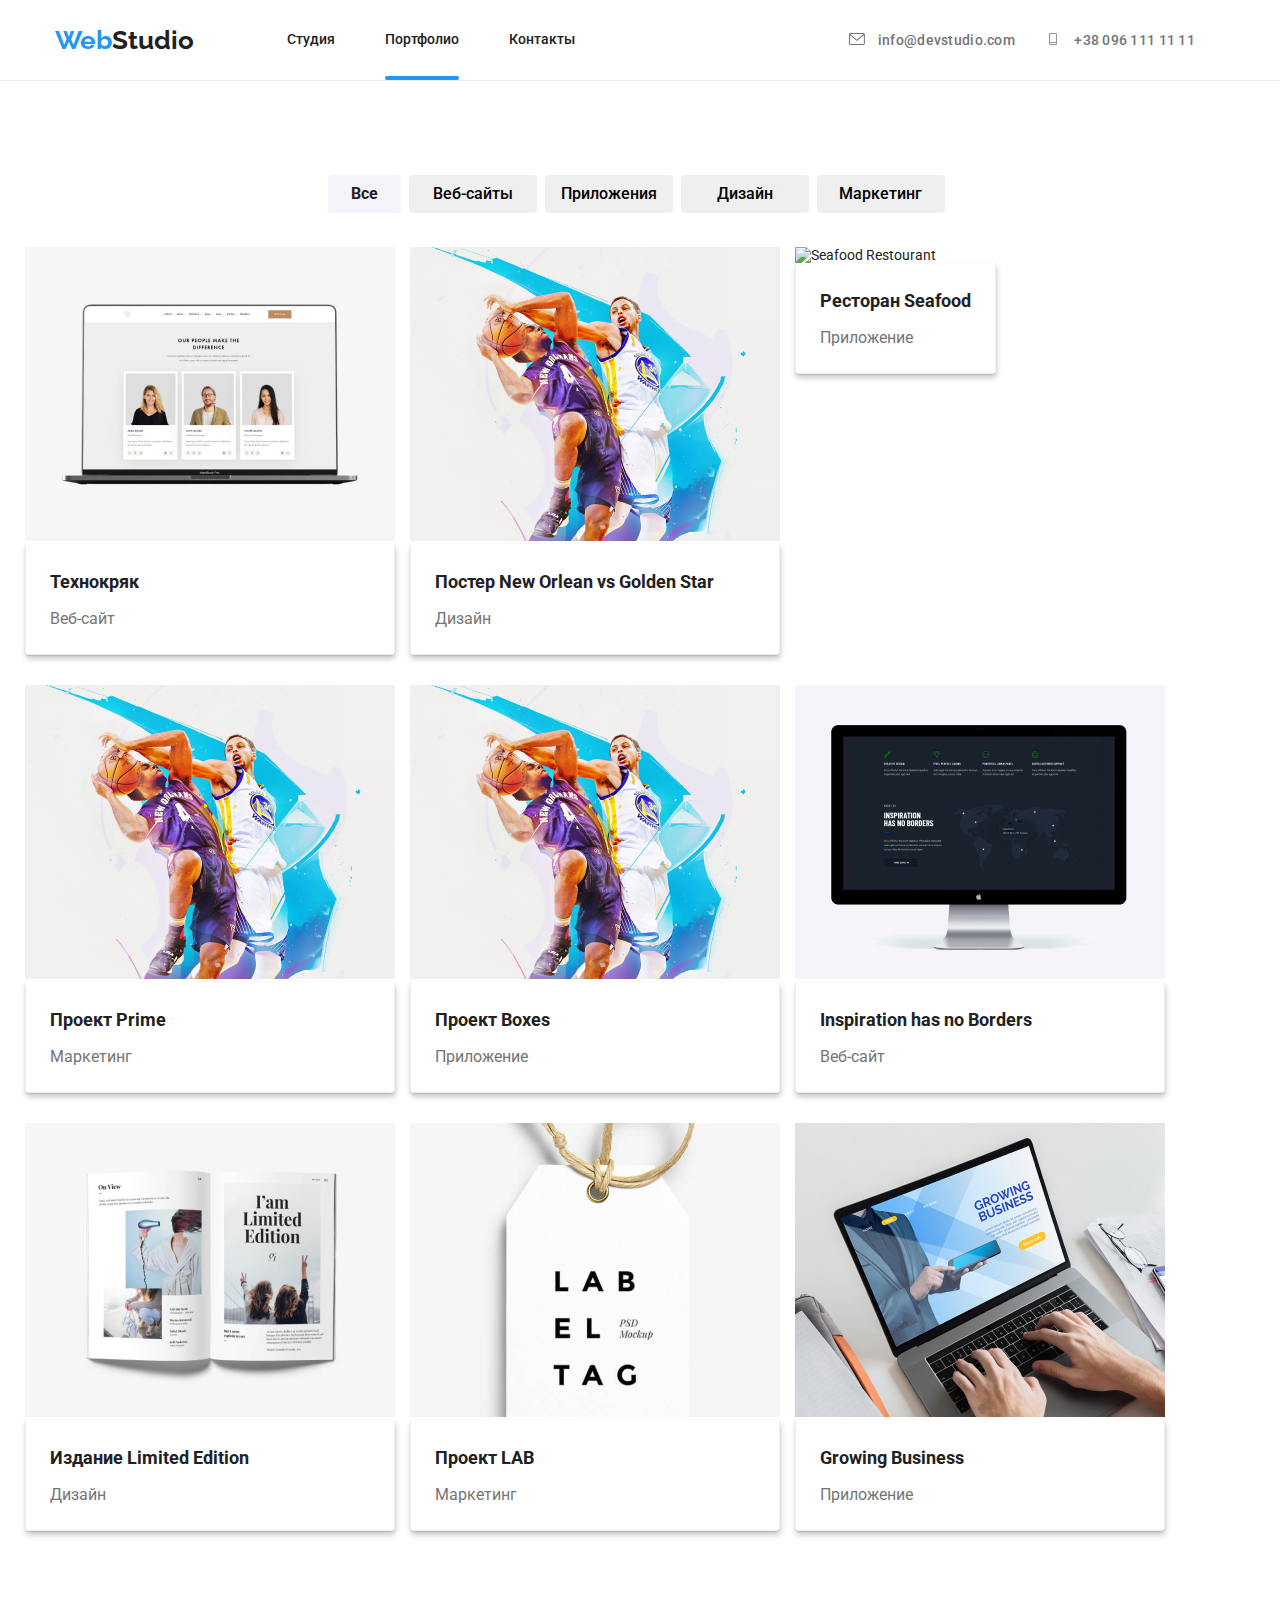
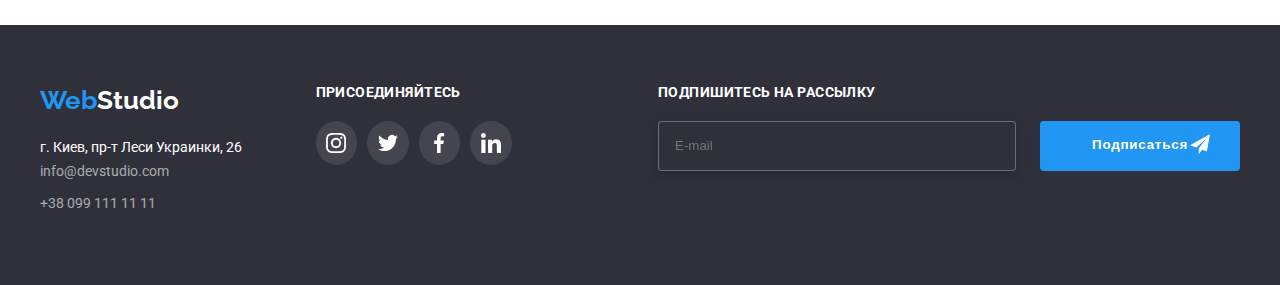
==== portfolio.html @ c69c50ed "try4" ====
<!DOCTYPE html>
<html lang="ru">

<head>
    <meta charset="UTF-8" />
    <meta name="viewport" content="width=, initial-scale=1.0" />
    <title>Portfolio</title>
    <link rel="preconnect" href="https://fonts.gstatic.com" />
    <link rel="stylesheet"
        href="https://fonts.googleapis.com/css2?family=Raleway:wght@400;700&family=Roboto:wght@400;500;700;900&display=swap" />
    <link rel="stylesheet" href="./css/portfolio.css" />
    <link rel="stylesheet" href="./css/main.css" />
</head>

<body>
    <!-- Шапка сайта-->
    <header class="header">
        <div class="container-header">

            <button class="menu-toggle js-open-menu" aria-expended="true" aria-controls="mobile-menu">
                <svg width="44" height="44" fill="currentColor" class="team__icon-header">
                    <use class="icon-menu" href="./images/icon.svg#icon-menu_mobile"></use>
                </svg>
            </button>

            <a href="./studio.html" class="container-header__logo"><span
                    class="container-header__logo-web">Web</span>Studio</a>
            <nav class="container-header__nav">
                <ul class="container-header__site">
                    <li class="container-header__item">
                        <a href="./index.html" class="container-header__current">Студия</a>
                    </li>
                    <li class="container-header__item">
                        <a href="./portfolio.html" class="container-header__portfolio">Портфолио</a>
                    </li>
                    <li class="container-header__item">
                        <a href="./contact.html" class="container-header__link">Контакты</a>
                    </li>
                </ul>
            </nav>

            <ul class="container-header__contact">
                <li>
                    <a href="mailto:info@devstudio.com" class="container-header__mail">
                        <svg class="container-header__icon" width="16" height="12">
                            <use href="./images/icon.svg#icon-mail"></use>
                        </svg>
                        info@devstudio.com</a>
                </li>
                <li>
                    <a href="tel:+380961111111" class="container-header__mail"><svg class="container-header__icon"
                            width="16" height="12">
                            <use href="./images/icon.svg#icon-tel"></use>
                        </svg>
                        +38 096 111 11 11</a>
                </li>
            </ul>
        </div>
    </header>

    <!--Наши работы-->
    <section class="container-portfolio">
        <div class="container__section-portfolio">
            <!-- <div class="portfolio__button"> -->
            <h1 hidden>Portfolio.Our work</h1>
            <ul class="portfolio__button-list">
                <li class="portfolio__button-item"><button type="button" class="portfolio__button-all">Все</button></li>
                <li class="portfolio__button-item">
                    <button type="button" class="portfolio__button-secondary">Веб-сайты</button>
                </li>
                <li class="portfolio__button-item">
                    <button type="button" class="portfolio__button-secondary">Приложения</button>
                </li>
                <li class="portfolio__button-item">
                    <button type="button" class="portfolio__button-secondary">Дизайн</button>
                </li>
                <li class="portfolio__button-item">
                    <button type="button" class="portfolio__button-secondary">Маркетинг</button>
                </li>
            </ul>
            <!-- </div>  -->

            <!-- CARD SET -->

            <ul class="card__set">
                <li class="card__item">
                    <div class="card__img">
                        <img srcset="./images/websaite.jpg 1x, ./images/websaite@2x.jpg 2x" src="./images/технокряк.jpg" alt="Технокряк" />

                        <div class="card__overlay">
                            <p class="card__overlay-text">
                                Технокряк это современная площадка распространения
                                коронавируса. Компании используют эту платформу для цифрового
                                шпионажа и атак на защищённые сервера конкурентов.
                            </p>
                        </div>
                    </div>
                    <div class="card__content">
                        <h3 class="card__heading">Технокряк</h3>
                        <p class="card__specific">Веб-сайт</p>
                    </div>
                </li>

                <li class="card__item">
                    <div class="card__img">
                        <img srcset="./images/goldenstar.jpg 1x, ./images/goldenstar@2x.jpg 2x" src="./images/постер.jpg" alt="Постер New Orlean vs Golden Star" />
                        <div class="card__overlay">
                            <p class="card__overlay-text">
                                Технокряк это современная площадка распространения
                                коронавируса. Компании используют эту платформу для цифрового
                                шпионажа и атак на защищённые сервера конкурентов.
                            </p>
                        </div>
                    </div>
                    <div class="card__content">
                        <h3 class="card__heading">Постер New Orlean vs Golden Star</h3>
                        <p class="card__specific">Дизайн</p>
                    </div>
                </li>

                <li class="card__item">
                    <div class="card__img">
                        <img srcset="./images/seafood.jpg 1x, ./images/seafood@2x.jpg 2x" src="./images/seafoodrest.jpg" alt="Seafood Restourant"/>
                        <div class="card__overlay">
                            <p class="card__overlay-text">
                                Технокряк это современная площадка распространения
                                коронавируса. Компании используют эту платформу для цифрового
                                шпионажа и атак на защищённые сервера конкурентов.
                            </p>
                        </div>
                    </div>
                    <div class="card__content">
                        <h3 class="card__heading">Ресторан Seafood</h3>
                        <p class="card__specific">Приложение</p>
                    </div>
                </li>
                <li class="card__item">
                    <div class="card__img">
                        <img srcset="./images/goldenstar.jpg 1x, ./images/goldenstar@2x.jpg 2x" src="./images/постер.jpg" alt="Постер New Orlean vs Golden Star" />

                        <div class="card__overlay">
                            <p class="card__overlay-text">
                                Технокряк это современная площадка распространения
                                коронавируса. Компании используют эту платформу для цифрового
                                шпионажа и атак на защищённые сервера конкурентов.
                            </p>
                        </div>
                    </div>
                    <div class="card__content">
                        <h3 class="card__heading">Проект Prime</h3>
                        <p class="card__specific">Маркетинг</p>
                    </div>
                </li>

                <li class="card__item">
                    <div class="card__img">
                        <img srcset="./images/goldenstar.jpg 1x, ./images/goldenstar@2x.jpg 2x" src="./images/постер.jpg" alt="Постер New Orlean vs Golden Star" />
                        <div class="card__overlay">
                            <p class="card__overlay-text">
                                Технокряк это современная площадка распространения
                                коронавируса. Компании используют эту платформу для цифрового
                                шпионажа и атак на защищённые сервера конкурентов.
                            </p>
                        </div>
                    </div>
                    <div class="card__content">
                        <h3 class="card__heading">Проект Boxes</h3>
                        <p class="card__specific">Приложение</p>
                    </div>
                </li>

                <li class="card__item">
                    <div class="card__img">
                        <img  srcset="./images/Insparation.jpg 1x, ./images/insparation@2x.jpg 2x" src="./images/Insparation.jpg" alt="Ресторан Seafood" />
                        <div class="card__overlay">
                            <p class="card__overlay-text">
                                Технокряк это современная площадка распространения
                                коронавируса. Компании используют эту платформу для цифрового
                                шпионажа и атак на защищённые сервера конкурентов.
                            </p>
                        </div>
                    </div>
                    <div class="card__content">
                        <h3 class="card__heading">Inspiration has no Borders</h3>
                        <p class="card__specific">Веб-сайт</p>
                    </div>
                </li>
                <li class="card__item">
                    <div class="card__img">
                        <img srcset="./images/education.jpg 1x, ./images/education@2x.jpg 2x" src="./images/Издание.jpg" alt="Издание Limited Edition" />

                        <div class="card__overlay">
                            <p class="card__overlay-text">
                                Технокряк это современная площадка распространения
                                коронавируса. Компании используют эту платформу для цифрового
                                шпионажа и атак на защищённые сервера конкурентов.
                            </p>
                        </div>
                    </div>
                    <div class="card__content">
                        <h3 class="card__heading">Издание Limited Edition</h3>
                        <p class="card__specific">Дизайн</p>
                    </div>
                </li>

                <li class="card__item">
                    <div class="card__img">
                        <img srcset="./images/labeltag.jpg 1x, ./images/labeltag@2x.jpg 2x" src="./images/проектLab.jpg" alt="Проект LAB" />
                        <div class="card__overlay">
                            <p class="card__overlay-text">
                                Технокряк это современная площадка распространения
                                коронавируса. Компании используют эту платформу для цифрового
                                шпионажа и атак на защищённые сервера конкурентов.
                            </p>
                        </div>
                    </div>
                    <div class="card__content">
                        <h3 class="card__heading">Проект LAB</h3>
                        <p class="card__specific">Маркетинг</p>
                    </div>
                </li>

                <li class="card__item">
                    <div class="card__img">
                        <img srcset="./images/business.jpg 1x, ./images/business@2x.jpg 2x" src="./images/growingbusiness.jpg" alt="Growing Business" />
                        <div class="card__overlay">
                            <p class="card__overlay-text">
                                Технокряк это современная площадка распространения
                                коронавируса. Компании используют эту платформу для цифрового
                                шпионажа и атак на защищённые сервера конкурентов.
                            </p>
                        </div>
                    </div>
                    <div class="card__content">
                        <h3 class="card__heading">Growing Business</h3>
                        <p class="card__specific">Приложение</p>
                    </div>
                </li>
            </ul>
        </div>
    </section>

    <!--футер-->

    <footer class="footer">
        <!--CONTAINER-->
        <div class="container__container-footer">
            <div class="footer__info">
                <a href="./studio.html" class="container-header__logo"><span
                        class="container-header__logo-web">Web</span><span class="footer__studio">Studio</span></a>
                <address>

                    <p class="footer__address">г. Киев, пр-т Леси Украинки, 26</p>
                    <ul>
                        <li>
                            <a href="mailto:info@devstudio.com" class="footer__contact-link">info@devstudio.com</a>
                        </li>
                        <li class="footer__item">
                            <a href="tel:+380991111111" class="footer__contact-link">+38 099 111 11 11</a>
                        </li>
                    </ul>

                </address>
            </div>

            <div class="footer__social-icon">
                <h2 class="footer__enjoyus">присоединяйтесь</h2>
                <ul class="footer__list-icon">
                    <li class="footer__list-item">
                        <svg class="footer__svg">
                            <use href="./images/icon.svg#icon-instagram"></use>
                        </svg>
                    </li>
                    <li class="footer__list-item">
                        <svg class="footer__svg">
                            <use href="./images/icon.svg#icon-twitter"></use>
                        </svg>
                    </li>
                    <li class="footer__list-item">
                        <svg class="footer__svg">
                            <use href="./images/icon.svg#icon-facebook"></use>
                        </svg>
                    </li>
                    <li class="footer__list-item">
                        <svg class="footer__svg">
                            <use href="./images/icon.svg#icon-linkedin"></use>
                        </svg>
                    </li>
                </ul>
            </div>

            <div class="footer__contactus">
                <strong class="footer__enjoyus">Подпишитесь на рассылку</strong>
                <div class="footer__form">
                    <div class="footer__form-mail">
                        <form>
                            <label for="name"></label>
                            <input type="text" class="footer__input" name="name" id="name" placeholder="E-mail" />

                        </form>
                    </div>
                    <div class="footer__button-contact">
                        <button class="footer__button" data-modal-open>подписаться</button>
                        <svg class="footer__svg-send">
                            <use href="./images/icon.svg#icon-icon-send" wight="20px" , height="20px"></use>
                        </svg>
                    </div>
                </div>
            </div>
        </div>
    </footer>
    <!-- Mobile menu -->
    <div class="menu-container js-menu-container" id="mobile-menu">

        <button class="menu-toggle js-close-menu" aria-expanded="false" aria-controls="mobile-menu">
        
            <svg width="44" height="44" fill="currentColor">
                <use class="icon-cross" href="./images/icon.svg#icon-close"> </use>
        
            </svg>
        </button>
        <nav class="mobile-nav">
            <ul class="mobile-list">
                <li class="mobile-item">
                <a class="mobile-link" href="index.html">студия</a>    
                </li>
                <li class="mobile-item"> 
                    <a class="mobile-link" href="portfolio.html">портфолио</a>
                </li>
                <li class="mobile-item"> 
                    <a class="mobile-link" href="#">контакты</a>
                </li>
            </ul>
            <ul class="mobile-list__contacts">
                <li class="mobile-item__contacts"> 
                    <a class="mobile-item__number" href="+380961111111">+38 096 111 11 11</a>
                </li>
                <li class="mobile-item__contacts">
                <a class="mobile-item__mail" href="mailto:info@devstudio.com">info@devstudio.com</a>    
                </li>
            </ul>
        </nav>
        <ul class="mobile-network__list">
        <li class="mobile-network__item">
            <a class="mobile-network__link" href="#">Instagram</a>
        </li>
        <li class="mobile-network__item"><a class="mobile-network__link" href="#">Twitter</a></li>
        <li class="mobile-network__item"><a class="mobile-network__link" href="#">Facebook</a></li>
        <li class="mobile-network__item"><a class="mobile-network__link" href="#">Linkedin</a></li>
        </ul>
    </div>

    <script src="./js/modal.js"></script>
    <script defer src="js/mobile-menu.js"></script>

</body>
</html>
---- css/main.css ----
:root {
  --primary-text-color: #212121;
  --accent-color: #2196f3;
  --paragraf-text-color: #757575;
  --main-back-color: #ffffff;
  --fon-back-hero: #2f303a;
  --footer-fon: #2f303a;
  --nav-list-gap: 30px;
  --timing-function: cubic-bezier(0.4, 0, 0.2, 1);
}

ul {
  list-style: none;
}

h1,
h2,
h3,
h4,
p {
  margin: 0;
}

* {
  margin: 0;
  padding: 0;
  outline: none;
}

a {
  text-decoration: none;
}

body {
  background: var(--main-back-color);
  color: var(--primary-text-color);
  font-family: Roboto, sans-serif;
  font-size: 14px;
}

.container {
  width: 100%;
  margin-right: auto;
  margin-left: auto;
  padding: 0 15px;
  border-bottom: 1px solid #ececec;
}

@media screen and (min-width: 450px) {
  .container {
    max-width: 480px;
  }
}

@media screen and (min-width: 768px) {
  .container {
    max-width: 768px;
  }
}

@media screen and (min-width: 1200px) {
  .container {
    max-width: 1200px;
  }
}

.img {
  display: block;
  min-width: 100%;
  height: auto;
}

.container-header {
  margin-bottom: 16px;
}

@media screen and (min-width: 450px) {
  .container-header {
    display: -webkit-box;
    display: -ms-flexbox;
    display: flex;
    -webkit-box-pack: justify;
        -ms-flex-pack: justify;
            justify-content: space-between;
    -webkit-box-align: center;
        -ms-flex-align: center;
            align-items: center;
    width: 480px;
  }
}

@media screen and (min-width: 768px) {
  .container-header {
    display: -webkit-box;
    display: -ms-flexbox;
    display: flex;
    -webkit-box-pack: center;
        -ms-flex-pack: center;
            justify-content: center;
    -webkit-box-align: center;
        -ms-flex-align: center;
            align-items: center;
    margin-bottom: 0;
  }
}

@media screen and (min-width: 1200px) {
  .container-header {
    display: -webkit-box;
    display: -ms-flexbox;
    display: flex;
    -webkit-box-pack: center;
        -ms-flex-pack: center;
            justify-content: center;
    -webkit-box-align: center;
        -ms-flex-align: center;
            align-items: center;
    margin-bottom: 0;
  }
}

.container-header__logo {
  color: var(--primary-text-color);
  font-family: Raleway;
  font-weight: 700;
  font-size: 26px;
  line-height: 1.19;
  text-decoration: none;
}

@media screen and (min-width: 768px) {
  .container-header__logo {
    margin-right: auto;
    margin-left: auto;
  }
}

@media screen and (min-width: 1200px) {
  .container-header__logo {
    margin-right: 93px;
    margin-left: 0;
  }
}

.container-header__logo-web {
  color: var(--accent-color);
}

.container-header__nav {
  font-weight: 500;
  line-height: 1.14;
  color: var(--primary-text-color);
  display: none;
}

@media screen and (min-width: 768px) {
  .container-header__nav {
    display: block;
  }
}

@media screen and (min-width: 768px) {
  .container-header__site {
    display: -webkit-box;
    display: -ms-flexbox;
    display: flex;
    -webkit-box-pack: justify;
        -ms-flex-pack: justify;
            justify-content: space-between;
    -webkit-box-align: center;
        -ms-flex-align: center;
            align-items: center;
    text-align: center;
  }
}

.team__icon-header {
  color: var(--primary-text-color);
  fill: currentColor;
  width: 24px;
  height: 24px;
  margin-right: 10px;
  margin-top: 10px;
  -webkit-transition: fill 250ms var(--timing-function);
  transition: fill 250ms var(--timing-function);
}

.team__icon-header:hover, .team__icon-header:focus {
  color: var(--accent-color);
}

@media screen and (min-width: 768px) {
  .team__icon-header {
    display: none;
  }
}

@media screen and (min-width: 1200px) {
  .team__icon-header {
    display: none;
  }
}

.container-header__item {
  padding: 32px 0;
  margin-right: 50px;
  position: relative;
}

.container-header__link {
  font-weight: 500;
  line-height: 1.14;
  color: var(--primary-text-color);
  -webkit-transition: color 250ms var(--timing-function);
  transition: color 250ms var(--timing-function);
}

.container-header__link:hover, .container-header__link:focus, .container-header__link:active {
  color: var(--accent-color);
}

.container-header__studio {
  font-weight: 500;
  line-height: 1.14;
  color: var(--primary-text-color);
  -webkit-transition: color 250ms var(--timing-function);
  transition: color 250ms var(--timing-function);
}

.container-header__studio:hover, .container-header__studio:focus {
  color: var(--accent-color);
}

.container-header__studio::after {
  content: "";
  position: absolute;
  left: 0;
  bottom: 0;
  width: 100%;
  height: 4px;
  background-color: var(--accent-color);
  border-radius: 2px;
}

.container-header__contact {
  display: none;
}

@media screen and (min-width: 768px) {
  .container-header__contact {
    display: block;
    margin-left: auto;
  }
}

@media screen and (min-width: 1200px) {
  .container-header__contact {
    display: -webkit-box;
    display: -ms-flexbox;
    display: flex;
    -webkit-box-pack: center;
        -ms-flex-pack: center;
            justify-content: center;
    margin-left: auto;
  }
}

.container-header__icon {
  fill: currentColor;
}

@media screen and (min-width: 768px) {
  .container-header__icon {
    margin-right: 8px;
  }
}

@media screen and (min-width: 1200px) {
  .container-header__icon {
    margin-right: 10px;
  }
}

.container-header__mail {
  font-family: Roboto;
  font-style: normal;
  font-weight: 500;
  letter-spacing: 0.02em;
  color: var(--paragraf-text-color);
  -webkit-transition: color 250ms var(--timing-function);
  transition: color 250ms var(--timing-function);
}

.container-header__mail:hover, .container-header__mail:focus {
  color: var(--accent-color);
}

@media screen and (min-width: 768px) {
  .container-header__mail {
    font-size: 12px;
    line-height: 14px;
  }
}

@media screen and (min-width: 1200px) {
  .container-header__mail {
    margin-right: 30px;
    font-size: 14px;
    line-height: 16px;
  }
}

.hero {
  max-width: 1600px;
  max-height: 600px;
}

.hero__container {
  margin-left: auto;
  margin-right: auto;
  max-width: 1600px;
  min-height: 400px;
  padding-top: 118px;
  padding-bottom: 118px;
  text-align: center;
  background-image: -webkit-gradient(linear, left top, left bottom, from(rgba(47, 48, 58, 0.4)), to(rgba(47, 48, 58, 0))), url(../images/Header-mobile.jpg);
  background-image: linear-gradient(180deg, rgba(47, 48, 58, 0.4) 0%, rgba(47, 48, 58, 0) 100%), url(../images/Header-mobile.jpg);
  background-repeat: no-repeat;
  background-position: center;
  background-size: cover;
}

@media screen and (min-device-pixel-ratio: 2), screen and (-webkit-min-device-pixel-ratio: 2), screen and (min-resolution: 192dpi), screen and (min-resolution: 2dppx) {
  .hero__container {
    background-image: -webkit-gradient(linear, left top, left bottom, from(rgba(47, 48, 58, 0.4)), to(rgba(47, 48, 58, 0))), url(../images/Header-mob@2x.jpg);
    background-image: linear-gradient(180deg, rgba(47, 48, 58, 0.4) 0%, rgba(47, 48, 58, 0) 100%), url(../images/Header-mob@2x.jpg);
    background-repeat: no-repeat;
    background-position: center;
    background-size: cover;
  }
}

@media screen and (min-width: 768px) {
  .hero__container {
    background-image: -webkit-gradient(linear, left top, left bottom, from(rgba(47, 48, 58, 0.4)), to(rgba(47, 48, 58, 0))), url(../images/Header-tab.jpg);
    background-image: linear-gradient(180deg, rgba(47, 48, 58, 0.4) 0%, rgba(47, 48, 58, 0) 100%), url(../images/Header-tab.jpg);
  }
}

@media screen and (min-width: 768px) and (min-device-pixel-ratio: 2), screen and (min-width: 768px) and (-webkit-min-device-pixel-ratio: 2), screen and (min-width: 768px) and (min-resolution: 192dpi), screen and (min-width: 768px) and (min-resolution: 2dppx) {
  .hero__container {
    background-image: -webkit-gradient(linear, left top, left bottom, from(rgba(47, 48, 58, 0.4)), to(rgba(47, 48, 58, 0))), url(../images/Header-tab@2x.jpg);
    background-image: linear-gradient(180deg, rgba(47, 48, 58, 0.4) 0%, rgba(47, 48, 58, 0) 100%), url(../images/Header-tab@2x.jpg);
  }
}

@media screen and (min-width: 1200px) {
  .hero__container {
    padding-top: 200px;
    padding-bottom: 200px;
    min-height: 600px;
    background-image: -webkit-gradient(linear, left top, left bottom, from(rgba(47, 48, 58, 0.4)), to(rgba(47, 48, 58, 0))), url(../images/Header-desk.jpg);
    background-image: linear-gradient(180deg, rgba(47, 48, 58, 0.4) 0%, rgba(47, 48, 58, 0) 100%), url(../images/Header-desk.jpg);
  }
}

@media screen and (min-width: 1200px) and (min-device-pixel-ratio: 2), screen and (min-width: 1200px) and (-webkit-min-device-pixel-ratio: 2), screen and (min-width: 1200px) and (min-resolution: 192dpi), screen and (min-width: 1200px) and (min-resolution: 2dppx) {
  .hero__container {
    background-image: -webkit-gradient(linear, left top, left bottom, from(rgba(47, 48, 58, 0.4)), to(rgba(47, 48, 58, 0))), url(../images/Header-desk@2x.jpg);
    background-image: linear-gradient(180deg, rgba(47, 48, 58, 0.4) 0%, rgba(47, 48, 58, 0) 100%), url(../images/Header-desk@2x.jpg);
  }
}

@media screen and (min-width: 450px) {
  .hero__descritpion {
    display: column;
    -webkit-box-align: center;
        -ms-flex-align: center;
            align-items: center;
    text-align: center;
  }
}

@media screen and (min-width: 1200px) {
  .hero__descritpion {
    display: -webkit-box;
    display: -ms-flexbox;
    display: flex;
    -webkit-box-pack: center;
        -ms-flex-pack: center;
            justify-content: center;
    -webkit-box-align: center;
        -ms-flex-align: center;
            align-items: center;
    text-align: center;
  }
}

.hero__title {
  color: var(--main-back-color);
  font-weight: 900;
  letter-spacing: 0.06em;
  text-transform: uppercase;
  margin-bottom: 30px;
  margin-top: 0;
  margin-right: auto;
  margin-left: auto;
}

@media screen and (min-width: 450px) {
  .hero__title {
    width: 360px;
    height: 84px;
    font-size: 26px;
    line-height: 1.62;
  }
}

@media screen and (min-width: 1200px) {
  .hero__title {
    width: 696px;
    height: 120px;
    font-size: 44px;
    line-height: 1.36;
  }
}

.hero__button-primary {
  color: var(--main-back-color);
  background: var(--accent-color);
  border: 2px solid var(--accent-color);
  font-weight: 700;
  font-size: 16px;
  line-height: 1.875;
  letter-spacing: 0.06em;
  cursor: pointer;
  border-radius: 4px;
  padding: 10px 32px;
}

.backdrop {
  position: fixed;
  top: 0;
  left: 0;
  width: 100%;
  height: 100%;
  background-color: rgba(0, 0, 0, 0.4);
}

.modal {
  position: absolute;
  top: 50%;
  left: 50%;
  -webkit-transform: translate(-50%, -50%);
          transform: translate(-50%, -50%);
  margin: 0;
  background-color: var(--main-back-color);
  padding: 40px;
  -webkit-box-shadow: 0px 1px 3px rgba(0, 0, 0, 0.12), 0px 1px 1px rgba(0, 0, 0, 0.14), 0px 2px 1px rgba(0, 0, 0, 0.2);
          box-shadow: 0px 1px 3px rgba(0, 0, 0, 0.12), 0px 1px 1px rgba(0, 0, 0, 0.14), 0px 2px 1px rgba(0, 0, 0, 0.2);
  border-radius: 4px;
  display: inline-block;
  -webkit-box-pack: justify;
      -ms-flex-pack: justify;
          justify-content: space-between;
}

.modal__title-overlay {
  font-weight: 700;
  font-size: 20px;
  line-height: 1.15;
  text-align: center;
  color: var(--primary-text-color);
  margin-bottom: 12px;
}

.backdrop.is-hidden {
  visibility: hidden;
  opacity: 0;
  pointer-events: none;
}

.modal__button-close {
  position: absolute;
  top: 8px;
  right: 8px;
  width: 30px;
  height: 30px;
  cursor: pointer;
  border-radius: 50%;
  border: 1px solid rgba(0, 0, 0, 0.2);
  background-color: var(--main-back-color);
  padding: 0;
  color: var(--primary-text-color);
  -webkit-transition: color 250ms var(--timing-function);
  transition: color 250ms var(--timing-function);
}

.modal__icon-close {
  fill: currentColor;
  margin-left: auto;
  margin-right: auto;
  margin-top: 6px;
}

.modal__icon-close:hover, .modal__icon-close:focus {
  color: var(--accent-color);
}

@media screen and (min-width: 450px) {
  .form {
    max-width: 450px;
    max-height: 609px;
  }
}

@media screen and (min-width: 768px) {
  .form {
    max-width: 450px;
    max-height: 609px;
  }
}

@media screen and (min-width: 1200px) {
  .form {
    max-width: 528px;
    max-height: 581px;
  }
}

.form__row:not(:last-child) {
  margin-bottom: 10px;
}

.form__label {
  font-weight: 500;
  font-size: 12px;
  line-height: 1.166;
  letter-spacing: 0.01em;
  color: var(--paragraf-text-color);
  display: inline-block;
  vertical-align: top;
  margin-bottom: 5px;
}

.form__label:hover {
  fill: var(--accent-color);
}

.form__input-folder {
  position: relative;
  width: 100%;
  cursor: pointer;
  border-radius: 4px;
  height: 40px;
}

.form__input-modal {
  width: 100%;
  border: 1px solid rgba(33, 33, 33, 0.2);
  border-radius: 4px;
  padding: 14px;
  margin: 0;
  font: inherit;
  -webkit-transition: border 250ms var(--timing-function);
  transition: border 250ms var(--timing-function);
}

.form__input-modal:hover, .form__input-modal:focus {
  border: 1px solid var(--accent-color);
}

.form__modal-icon {
  position: absolute;
  top: 14px;
  left: 15px;
  color: var(--primary-text-color);
  -webkit-transition: color 250ms var(--timing-function);
  transition: color 250ms var(--timing-function);
}

.form__label-comment {
  color: var(--paragraf-text-color);
  font-weight: 400;
  font-size: 12px;
  line-height: 1.16;
  letter-spacing: 0.01em;
}

.text::-webkit-input-placeholder {
  margin-top: 0;
  margin-left: 0;
}

.text:-ms-input-placeholder {
  margin-top: 0;
  margin-left: 0;
}

.text::-ms-input-placeholder {
  margin-top: 0;
  margin-left: 0;
}

.text::placeholder {
  margin-top: 0;
  margin-left: 0;
}

.form__folder-comment {
  margin-top: 4px;
}

.form__input-comment {
  width: 100%;
  height: 120px;
  margin: 0;
  padding: 12px 16px;
  top: 0;
  left: 0;
  resize: none;
  border: 1px solid rgba(33, 33, 33, 0.2);
  border-radius: 4px;
}

.form__input-comment:hover, .form__input-comment:focus {
  border: 1px solid var(--accent-color);
}

.form__input-modal:hover + .form__modal-icon {
  fill: var(--accent-color);
}

.form__input-modal:focus + .form__modal-icon {
  fill: var(--accent-color);
}

.checkbox__section {
  margin-bottom: 30px;
  margin-top: 20px;
}

.checkbox__label {
  cursor: pointer;
  position: relative;
}

.checkbox__hidden {
  -webkit-appearance: none;
  -moz-apperance: none;
  -moz-appearance: none;
       appearance: none;
  position: absolute;
  width: 16px;
  height: 16px;
  padding: 0;
}

.checkbox__hidden:checked + .chekcbox__icon {
  border-color: var(--accent-color);
  background-color: var(--accent-color);
  background-origin: border-box;
}

.chekcbox__icon {
  border: 2px solid var(--primary-text-color);
  border-radius: 2px;
  position: absolute;
  cursor: pointer;
}

.chekbox__condition {
  color: var(--accent-color);
  text-decoration: underline;
}

.checkbox__text {
  font-weight: 400;
  font-size: 12px;
  letter-spacing: 0.03em;
  color: var(--paragraf-text-color);
  margin-left: 20px;
}

@media screen and (min-width: 450px) {
  .checkbox__text {
    font-size: 10px;
    line-height: 1.166;
  }
}

@media screen and (min-width: 1200px) {
  .checkbox__text {
    font-size: 14px;
    line-height: 1.71;
  }
}

.checkbox__button-primary {
  color: var(--main-back-color);
  background: var(--accent-color);
  border: 2px solid var(--accent-color);
  font-weight: 700;
  line-height: 1.9;
  cursor: pointer;
  border-radius: 4px;
  padding: 10px 55px;
  width: 200px;
  height: 50px;
  border: none;
  text-transform: capitalize;
  padding: 0;
  margin-bottom: 0;
}

@media screen and (min-width: 450px) {
  .checkbox__button-primary {
    margin-left: 85px;
  }
}

@media screen and (min-width: 1200px) {
  .checkbox__button-primary {
    margin-left: 124px;
  }
}

.section__feature-main {
  padding-top: 60px;
  padding-bottom: 60px;
}

@media screen and (min-width: 1200px) {
  .section__feature-main {
    padding-top: 94px;
    padding-bottom: 94px;
  }
}

.container__feature {
  width: 100%;
  padding: 0 15px;
}

.feature__title {
  font-weight: 700;
  line-height: 1.4;
}

.feature__list {
  margin: 0 auto;
  padding: 0;
}

@media screen and (min-width: 768px) {
  .feature__list {
    display: -webkit-box;
    display: -ms-flexbox;
    display: flex;
    -ms-flex-wrap: wrap;
        flex-wrap: wrap;
    margin-left: -30px;
    margin-top: -30px;
  }
}

.feature__item {
  width: 100%;
}

.feature__item:not(:last-child) {
  margin-bottom: 30px;
}

@media screen and (min-width: 768px) {
  .feature__item {
    width: 354px;
    margin-left: 30px;
    margin-top: 30px;
  }
  .feature__item:not(:last-child) {
    margin-bottom: unset;
  }
}

@media screen and (min-width: 1200px) {
  .feature__item {
    width: 270px;
  }
}

.feature__description {
  width: 100%;
  -ms-flex-preferred-size: calc(100% / 4 - var(--nav-list-gap));
      flex-basis: calc(100% / 4 - var(--nav-list-gap));
  font-weight: 400;
  line-height: 1.71;
  color: var(--paragraf-text-color);
}

.feature__img {
  height: 120px;
  border-radius: 4px;
  display: -webkit-box;
  display: -ms-flexbox;
  display: flex;
  -webkit-box-pack: center;
      -ms-flex-pack: center;
          justify-content: center;
  -webkit-box-align: center;
      -ms-flex-align: center;
          align-items: center;
  background-color: #f5f4fa;
}

.feature__title-tv,
.feature__title-clock,
.feature__title-comp,
.feature__title-astro {
  margin-bottom: 10px;
  margin-top: 30px;
  font-weight: 700;
  line-height: 1.14;
  font-size: 14px;
  text-transform: uppercase;
  text-align: center;
}

@media screen and (min-width: 768px) {
  .feature__title-tv,
  .feature__title-clock,
  .feature__title-comp,
  .feature__title-astro {
    text-align: left;
  }
}

.section__achievements {
  padding-bottom: 94px;
  display: none;
}

@media screen and (min-width: 1200px) {
  .section__achievements {
    display: block;
  }
}

.achievements__title {
  font-weight: 700;
  font-size: 36px;
  line-height: 1.16;
  text-align: center;
  margin-bottom: 50px;
}

.achievements__list {
  display: -webkit-box;
  display: -ms-flexbox;
  display: flex;
  -webkit-box-pack: justify;
      -ms-flex-pack: justify;
          justify-content: space-between;
}

.achievements__image {
  position: relative;
  height: 294px;
}

.achievements__picture-title {
  position: absolute;
  width: 100%;
  left: 0;
  bottom: 0;
  color: var(--main-back-color);
  background: rgba(47, 48, 58, 0.8);
  padding-top: 27px;
  padding-bottom: 27px;
  font-weight: 700;
  line-height: 1.14;
  text-align: center;
  text-transform: uppercase;
}

.team {
  padding-top: 94px;
  padding-bottom: 94px;
  background-color: #f5f4fa;
}

.team__title {
  font-weight: 700;
  font-size: 28px;
  line-height: 1.166;
  text-align: center;
  margin: 0;
  padding: 0;
  margin-bottom: 50px;
}

@media screen and (min-width: 320px) {
  .team__title {
    line-height: 1.375;
    margin-bottom: 30px;
  }
}

@media screen and (min-width: 768px) {
  .team__title {
    font-size: 28px;
    line-height: 1.166;
    margin-bottom: 50px;
  }
}

@media screen and (min-width: 1200px) {
  .team__title {
    font-size: 36px;
    line-height: 1.166;
    margin-bottom: 50px;
  }
}

.team__description li:not(:last-child) {
  margin-right: 10px;
}

@media screen and (min-width: 768px) {
  .team__description {
    display: -webkit-box;
    display: -ms-flexbox;
    display: flex;
    -ms-flex-wrap: wrap;
        flex-wrap: wrap;
    margin-left: -30px;
    margin-top: -30px;
  }
}

@media screen and (min-width: 1200px) {
  .team__description {
    display: -webkit-box;
    display: -ms-flexbox;
    display: flex;
    -webkit-box-pack: center;
        -ms-flex-pack: center;
            justify-content: center;
  }
}

.team__fon {
  background-color: var(--main-back-color);
  -webkit-box-shadow: 0px 1px 3px rgba(0, 0, 0, 0.12), 0px 1px 1px rgba(0, 0, 0, 0.14), 0px 2px 1px rgba(0, 0, 0, 0.2);
          box-shadow: 0px 1px 3px rgba(0, 0, 0, 0.12), 0px 1px 1px rgba(0, 0, 0, 0.14), 0px 2px 1px rgba(0, 0, 0, 0.2);
  border-radius: 0px 0px 4px 4px;
}

@media screen and (min-width: 768px) {
  .team__fon {
    width: 354px;
    margin-left: 30px;
    margin-top: 30px;
  }
  .team__fon:not(:last-child) {
    margin-bottom: unset;
  }
}

@media screen and (min-width: 1200px) {
  .team__fon {
    width: 270px;
  }
}

.picture {
  width: 100%;
}

.team__name {
  margin-top: 30px;
  padding: 0;
  text-align: center;
}

.team__specialization {
  margin-top: 10px;
  text-align: center;
  padding: 0;
}

.team__list-icon {
  width: 100%;
  height: 44px;
  border-radius: 50%;
  display: -webkit-box;
  display: -ms-flexbox;
  display: flex;
  -webkit-box-pack: center;
      -ms-flex-pack: center;
          justify-content: center;
  text-align: center;
  margin: 0;
  padding: 0;
  margin-top: 16px;
  margin-bottom: 30px;
}

.team__social {
  width: 44px;
  height: 44px;
  padding: 0;
  border: none;
  color: var(--paragraf-text-color);
  background-color: var(--main-back-color);
  border-radius: 50%;
}

.team__social:not(:last-child) {
  margin-right: 10px;
}

.team__social:hover, .team__social:focus {
  color: var(--paragraf-text-color);
  background-color: var(--accent-color);
}

.team__icon {
  color: var(--paragraf-text-color);
  fill: currentColor;
  width: 20px;
  height: 20px;
  margin-left: auto;
  margin-right: auto;
  margin-top: 12px;
  -webkit-transition: fill 250ms var(--timing-function);
  transition: fill 250ms var(--timing-function);
}

.team__social:hover .team__icon {
  color: var(--main-back-color);
}

.client {
  padding-top: 94px;
  padding-bottom: 94px;
}

.client__title {
  font-weight: 700;
}

@media screen and (min-width: 450px) {
  .client__title {
    font-size: 28px;
    line-height: 1.178;
    margin-bottom: 30px;
  }
}

@media screen and (min-width: 768px) {
  .client__title {
    font-size: 28px;
    line-height: 1.178;
    margin-bottom: 30px;
    text-align: center;
  }
}

@media screen and (min-width: 1200px) {
  .client__title {
    font-size: 36px;
    line-height: 1.16;
    margin-bottom: 50px;
  }
}

.client__brand {
  list-style: none;
}

@media screen and (min-width: 450px) {
  .client__brand {
    display: -webkit-box;
    display: -ms-flexbox;
    display: flex;
    -ms-flex-wrap: wrap;
        flex-wrap: wrap;
    margin-left: -30px;
    margin-top: -30px;
  }
}

@media screen and (min-width: 1200px) {
  .client__brand {
    display: -webkit-box;
    display: -ms-flexbox;
    display: flex;
    -webkit-box-pack: justify;
        -ms-flex-pack: justify;
            justify-content: space-between;
    -webkit-box-align: center;
        -ms-flex-align: center;
            align-items: center;
    text-align: center;
  }
}

.client__icon {
  fill: currentColor;
}

.client__link {
  max-width: 100%;
  height: 100%;
  display: -webkit-box;
  display: -ms-flexbox;
  display: flex;
  -webkit-box-pack: center;
      -ms-flex-pack: center;
          justify-content: center;
  -webkit-box-align: center;
      -ms-flex-align: center;
          align-items: center;
  color: var(--paragraf-text-color);
  border: 1px solid var(--paragraf-text-color);
  border-radius: 4px;
  -webkit-transition: color 250ms var(--timing-function);
  transition: color 250ms var(--timing-function);
}

.client__link:hover, .client__link:focus {
  color: var(--accent-color);
  border: 1px solid var(--accent-color);
}

.client__logo {
  height: 90px;
  padding: 0;
}

@media screen and (min-width: 450px) {
  .client__logo {
    width: 210px;
    margin-left: 30px;
    margin-top: 30px;
  }
  .client__logo:not(:last-child) {
    margin-bottom: unset;
  }
}

@media screen and (min-width: 450px) and (min-width: 768px) {
  .client__logo {
    width: 226px;
    margin-left: 30px;
    margin-top: 30px;
  }
  .client__logo:not(:last-child) {
    margin-bottom: unset;
  }
}

@media screen and (min-width: 450px) and (min-width: 1200px) {
  .client__logo {
    width: 170px;
  }
}

.footer {
  background: var(--footer-fon);
}

.container__container-footer {
  width: 100%;
  margin-right: auto;
  margin-left: auto;
  padding: 0 15px;
  background: var(--footer-fon);
  padding-top: 60px;
  padding-bottom: 60px;
  display: -webkit-box;
  display: -ms-flexbox;
  display: flex;
  -webkit-box-orient: vertical;
  -webkit-box-direction: normal;
      -ms-flex-direction: column;
          flex-direction: column;
  -webkit-box-pack: center;
      -ms-flex-pack: center;
          justify-content: center;
  -webkit-box-align: center;
      -ms-flex-align: center;
          align-items: center;
}

@media screen and (min-width: 450px) {
  .container__container-footer {
    max-width: 480px;
    -webkit-box-orient: vertical;
    -webkit-box-direction: normal;
        -ms-flex-direction: column;
            flex-direction: column;
    -webkit-box-pack: center;
        -ms-flex-pack: center;
            justify-content: center;
    -webkit-box-align: center;
        -ms-flex-align: center;
            align-items: center;
  }
}

@media screen and (min-width: 768px) {
  .container__container-footer {
    max-width: 768px;
    -webkit-box-align: start;
        -ms-flex-align: start;
            align-items: flex-start;
    -ms-flex-wrap: wrap;
        flex-wrap: wrap;
    -ms-flex-pack: distribute;
        justify-content: space-around;
    -webkit-box-orient: unset;
    -webkit-box-direction: unset;
        -ms-flex-direction: unset;
            flex-direction: unset;
  }
}

@media screen and (min-width: 1200px) {
  .container__container-footer {
    max-width: 1200px;
    -ms-flex-wrap: nowrap;
        flex-wrap: nowrap;
    -webkit-box-pack: justify;
        -ms-flex-pack: justify;
            justify-content: space-between;
  }
}

.footer__info {
  margin-bottom: 60px;
}

@media screen and (min-width: 450px) {
  .footer__info {
    display: -webkit-box;
    display: -ms-flexbox;
    display: flex;
    -webkit-box-orient: vertical;
    -webkit-box-direction: normal;
        -ms-flex-direction: column;
            flex-direction: column;
    -webkit-box-align: center;
        -ms-flex-align: center;
            align-items: center;
    -webkit-box-pack: center;
        -ms-flex-pack: center;
            justify-content: center;
  }
}

@media screen and (min-width: 1200px) {
  .footer__info {
    -webkit-box-align: start;
        -ms-flex-align: start;
            align-items: start;
    margin-bottom: 0;
  }
}

.footer__studio {
  color: var(--main-back-color);
}

.footer__contact {
  margin-top: 9px;
}

@media screen and (min-width: 450px) {
  .footer__contact {
    display: -webkit-box;
    display: -ms-flexbox;
    display: flex;
    -webkit-box-orient: vertical;
    -webkit-box-direction: normal;
        -ms-flex-direction: column;
            flex-direction: column;
    -webkit-box-align: center;
        -ms-flex-align: center;
            align-items: center;
  }
}

@media screen and (min-width: 1200px) {
  .footer__contact {
    display: -webkit-box;
    display: -ms-flexbox;
    display: flex;
    -webkit-box-orient: vertical;
    -webkit-box-direction: normal;
        -ms-flex-direction: column;
            flex-direction: column;
    -webkit-box-align: start;
        -ms-flex-align: start;
            align-items: flex-start;
  }
}

.footer__item {
  margin-top: 9px;
}

.footer__address {
  font-style: normal;
  font-weight: 400;
  line-height: 1.71;
  color: var(--main-back-color);
  margin-top: 20px;
}

.footer__contact-link {
  line-height: 1.71;
  color: rgba(255, 255, 255, 0.6);
  -webkit-transition: color 250ms var(--timing-function);
  transition: color 250ms var(--timing-function);
}

.footer__contact-link:hover, .footer__contact-link:focus {
  color: var(--accent-color);
  text-decoration: none;
}

@media screen and (min-width: 450px) {
  .footer__contact-link {
    display: -webkit-box;
    display: -ms-flexbox;
    display: flex;
    -webkit-box-orient: vertical;
    -webkit-box-direction: normal;
        -ms-flex-direction: column;
            flex-direction: column;
    -webkit-box-align: center;
        -ms-flex-align: center;
            align-items: center;
  }
}

@media screen and (min-width: 450px) and (min-width: 1200px) {
  .footer__contact-link {
    -webkit-box-align: start;
        -ms-flex-align: start;
            align-items: start;
  }
}

.footer__social-icon {
  margin-bottom: 60px;
  display: -webkit-box;
  display: -ms-flexbox;
  display: flex;
  -webkit-box-orient: vertical;
  -webkit-box-direction: normal;
      -ms-flex-direction: column;
          flex-direction: column;
  -webkit-box-align: center;
      -ms-flex-align: center;
          align-items: center;
}

@media screen and (min-width: 1200px) {
  .footer__social-icon {
    -webkit-box-align: start;
        -ms-flex-align: start;
            align-items: start;
    margin-bottom: 0;
  }
}

.footer__enjoyus {
  display: block;
  font-weight: 700;
  font-size: 14px;
  line-height: 1.14;
  letter-spacing: 0.03em;
  text-transform: uppercase;
  color: var(--main-back-color);
  text-align: center;
  margin-bottom: 20px;
}

.footer__list-icon {
  width: 206px;
  border-radius: 50%;
  display: -webkit-box;
  display: -ms-flexbox;
  display: flex;
  -webkit-box-pack: center;
      -ms-flex-pack: center;
          justify-content: center;
  text-align: center;
  -ms-flex-preferred-size: calc(100% / 4 - 10px);
      flex-basis: calc(100% / 4 - 10px);
  padding: 0;
}

.footer__list-item {
  width: 44px;
  height: 44px;
  padding: 0;
  margin: 0;
  border: none;
  color: var(--paragraf-text-color);
  border-radius: 50%;
  background-color: rgba(255, 255, 255, 0.1);
  -webkit-transition: color 250ms var(--timing-function);
  transition: color 250ms var(--timing-function);
  margin-right: 10px;
}

.footer__list-item:hover {
  color: var(--paragraf-text-color);
  background-color: var(--accent-color);
}

.footer__svg {
  fill: var(--main-back-color);
  width: 20px;
  height: 20px;
  margin-left: auto;
  margin-right: auto;
  margin-top: 12px;
}

.footer__svg:hover, .footer__svg:focus {
  fill: var(--main-back-color);
}

.footer__contactus {
  display: inline-block;
}

@media screen and (min-width: 450px) {
  .footer__contactus {
    display: -webkit-box;
    display: -ms-flexbox;
    display: flex;
    -webkit-box-orient: vertical;
    -webkit-box-direction: normal;
        -ms-flex-direction: column;
            flex-direction: column;
    -webkit-box-align: center;
        -ms-flex-align: center;
            align-items: center;
  }
}

@media screen and (min-width: 1200px) {
  .footer__contactus {
    margin-left: 93px;
    display: -webkit-box;
    display: -ms-flexbox;
    display: flex;
    -webkit-box-orient: vertical;
    -webkit-box-direction: normal;
        -ms-flex-direction: column;
            flex-direction: column;
    -webkit-box-align: start;
        -ms-flex-align: start;
            align-items: flex-start;
  }
}

@media screen and (min-width: 450px) {
  .footer__form {
    display: -webkit-box;
    display: -ms-flexbox;
    display: flex;
    -webkit-box-orient: vertical;
    -webkit-box-direction: normal;
        -ms-flex-direction: column;
            flex-direction: column;
    -webkit-box-align: center;
        -ms-flex-align: center;
            align-items: center;
  }
}

@media screen and (min-width: 768px) {
  .footer__form {
    display: -webkit-box;
    display: -ms-flexbox;
    display: flex;
    -webkit-box-orient: vertical;
    -webkit-box-direction: normal;
        -ms-flex-direction: column;
            flex-direction: column;
    -webkit-box-align: center;
        -ms-flex-align: center;
            align-items: center;
  }
}

@media screen and (min-width: 1200px) {
  .footer__form {
    -webkit-box-orient: horizontal;
    -webkit-box-direction: normal;
        -ms-flex-direction: row;
            flex-direction: row;
  }
}

.footer__form-mail {
  margin-bottom: 20px;
}

@media screen and (min-width: 768px) {
  .footer__form-mail {
    -webkit-box-align: center;
        -ms-flex-align: center;
            align-items: center;
  }
}

@media screen and (min-width: 1200px) {
  .footer__form-mail {
    margin-bottom: 0;
  }
}

.footer__input {
  width: 100%;
  height: 50px;
  background-color: var(--fon-back-hero);
  -webkit-filter: drop-shadow(0px 4px 4px rgba(0, 0, 0, 0.15));
          filter: drop-shadow(0px 4px 4px rgba(0, 0, 0, 0.15));
  border: 1px solid rgba(255, 255, 255, 0.3);
  -webkit-box-sizing: border-box;
          box-sizing: border-box;
  border-radius: 4px;
  padding: 15px 0px 15px 16px;
}

@media screen and (min-width: 450px) {
  .footer__input {
    width: 450px;
  }
}

@media screen and (min-width: 1200px) {
  .footer__input {
    width: 358px;
    margin-right: 12px;
  }
}

.footer__button {
  width: 200px;
  height: 50px;
  color: var(--main-back-color);
  background: var(--accent-color);
  border: 2px solid var(--accent-color);
  border-radius: 4px;
  font-weight: 700;
  font-style: 16px;
  letter-spacing: 0.06em;
  line-height: 1.875;
  text-transform: capitalize;
  cursor: pointer;
  text-align: center;
  margin-bottom: 20px;
}

@media screen and (min-width: 1200px) {
  .footer__button {
    margin-bottom: 0;
  }
}

.footer__button-contact {
  position: relative;
}

@media screen and (min-width: 450px) {
  .footer__button-contact {
    margin-top: 20px;
  }
}

@media screen and (min-width: 768px) {
  .footer__button-contact {
    margin-top: 20px;
  }
}

@media screen and (min-width: 1200px) {
  .footer__button-contact {
    margin-left: 12px;
    margin-top: 0;
  }
}

.footer__svg-send {
  width: 24px;
  height: 24px;
  padding: 0;
  border: none;
  background: var(--accent-color);
  border-radius: 4px;
  position: absolute;
  top: 13px;
  right: 28px;
  margin-left: 10px;
}

.header {
  border-bottom: 1px solid #ececec;
}

.container-header {
  margin-right: auto;
  margin-left: auto;
  width: 100%;
  position: relative;
  display: -webkit-box;
  display: -ms-flexbox;
  display: flex;
  -webkit-box-align: center;
      -ms-flex-align: center;
          align-items: center;
  padding: 0px 15px;
  -webkit-box-sizing: border-box;
          box-sizing: border-box;
}

@media screen and (min-width: 320px) {
  .container-header {
    max-width: 480px;
  }
}

@media screen and (min-width: 768px) {
  .container-header {
    max-width: 768px;
    -webkit-box-pack: justify;
        -ms-flex-pack: justify;
            justify-content: space-between;
  }
}

@media screen and (min-width: 1200px) {
  .container-header {
    max-width: 1200px;
  }
}

.menu-button {
  position: absolute;
  top: 15px;
  right: 15px;
  background-color: transparent;
  border: none;
  display: -webkit-box;
  display: -ms-flexbox;
  display: flex;
  -webkit-box-align: center;
      -ms-flex-align: center;
          align-items: center;
  -webkit-box-pack: center;
      -ms-flex-pack: center;
          justify-content: center;
  margin: 0;
  padding: 0;
  color: #000;
  cursor: pointer;
  border-radius: 50%;
  outline: none;
}

@media screen and (min-width: 768px) {
  .menu-button {
    display: none;
  }
}

.container-header__portfolio {
  font-weight: 500;
  line-height: 1.14;
  color: var(--primary-text-color);
  -webkit-transition: color 250ms var(--timing-function);
  transition: color 250ms var(--timing-function);
}

.container-header__portfolio:hover, .container-header__portfolio:focus {
  color: var(--accent-color);
}

.container-header__portfolio::after {
  content: "";
  position: absolute;
  left: 0;
  bottom: 0;
  width: 100%;
  height: 4px;
  background-color: var(--accent-color);
  border-radius: 2px;
}

.container-header__current {
  font-weight: 500;
  line-height: 1.14;
  color: var(--primary-text-color);
  -webkit-transition: color 250ms var(--timing-function);
  transition: color 250ms var(--timing-function);
}

.container-header__current:hover, .container-header__current:focus {
  color: var(--accent-color);
}

.container__section-portfolio {
  padding-top: 60px;
  padding-bottom: 60px;
  padding-left: 15px;
  padding-right: 15px;
  margin-left: auto;
  margin-right: auto;
  width: 100%;
}

@media screen and (min-width: 450px) {
  .container__section-portfolio {
    max-width: 480px;
  }
}

@media screen and (min-width: 768px) {
  .container__section-portfolio {
    max-width: 768px;
  }
}

@media screen and (min-width: 1200px) {
  .container__section-portfolio {
    max-width: 1200px;
    padding-top: 94px;
    padding-bottom: 94px;
  }
}

.portfolio__button-list {
  display: -webkit-box;
  display: -ms-flexbox;
  display: flex;
  -webkit-box-pack: start;
      -ms-flex-pack: start;
          justify-content: flex-start;
  -ms-flex-wrap: wrap;
      flex-wrap: wrap;
  margin-bottom: 40px;
}

@media screen and (min-width: 768px) {
  .portfolio__button-list {
    margin-bottom: 34px;
    -webkit-box-pack: center;
        -ms-flex-pack: center;
            justify-content: center;
  }
}

.portfolio__button-item {
  margin-right: 8px;
  margin-top: 15px;
}

@media screen and (min-width: 768px) {
  .portfolio__button-item {
    margin-top: 0px;
  }
}

/*button*/
button {
  border: 0px;
}

.portfolio__button-all {
  font-family: Roboto;
  font-weight: 700;
  font-size: 16px;
  line-height: 1.625;
  text-align: center;
  text-decoration: none;
  cursor: pointer;
  width: 73px;
  height: 38px;
  padding: 6px 22px;
  border-radius: 4px;
  border-color: var(--accent-color);
  -webkit-transition: color 250ms var(--timing-function);
  transition: color 250ms var(--timing-function);
  color: #212121;
  background-color: #f5f4fa;
}

.portfolio__button-secondary {
  font-family: Roboto;
  font-weight: 500;
  font-size: 16px;
  line-height: 1.9;
  text-decoration: none;
  cursor: pointer;
  width: 128px;
  height: 38px;
  -webkit-transition: color 250ms var(--timing-function);
  transition: color 250ms var(--timing-function);
  border-radius: 4px;
}

.portfolio__button-all:hover,
.portfolio__button-all:focus,
.portfolio__button-all:active {
  background-color: var(--accent-color);
  color: var(--main-back-color);
  text-decoration: none;
  -webkit-box-shadow: 0px 3px 1px rgba(0, 0, 0, 0.1), 0px 1px 2px rgba(0, 0, 0, 0.08), 0px 2px 2px rgba(0, 0, 0, 0.12);
          box-shadow: 0px 3px 1px rgba(0, 0, 0, 0.1), 0px 1px 2px rgba(0, 0, 0, 0.08), 0px 2px 2px rgba(0, 0, 0, 0.12);
  border-radius: 4px;
}

.portfolio__button-secondary:hover,
.portfolio__button-secondary:focus,
.portfolio__button-secondary:active {
  background-color: var(--accent-color);
  color: var(--main-back-color);
  text-decoration: none;
}

.card__set {
  display: -webkit-box;
  display: -ms-flexbox;
  display: flex;
  -ms-flex-wrap: wrap;
      flex-wrap: wrap;
}

@media screen and (min-width: 768px) {
  .card__set {
    margin-left: calc(-1 * 30px);
    margin-top: calc(-1 * 30px);
    -webkit-box-pack: unset;
        -ms-flex-pack: unset;
            justify-content: unset;
  }
}

.card__item {
  display: -webkit-box;
  display: -ms-flexbox;
  display: flex;
  -webkit-box-orient: vertical;
  -webkit-box-direction: normal;
      -ms-flex-direction: column;
          flex-direction: column;
}

@media screen and (max-width: 768px) {
  .card__item {
    width: 100%;
    margin-bottom: 30px;
  }
}

@media screen and (min-width: 767px) {
  .card__item {
    -ms-flex-preferred-size: calc(100% / 2 -30px);
        flex-basis: calc(100% / 2 -30px);
    margin-left: 15px;
    margin-top: 30px;
  }
}

.card__item:hover {
  -webkit-box-shadow: 0px 1px 1px rgba(0, 0, 0, 0.12), 0px 4px 4px rgba(0, 0, 0, 0.06), 1px 4px 6px rgba(0, 0, 0, 0.16);
          box-shadow: 0px 1px 1px rgba(0, 0, 0, 0.12), 0px 4px 4px rgba(0, 0, 0, 0.06), 1px 4px 6px rgba(0, 0, 0, 0.16);
}

.card__img {
  position: relative;
  overflow: hidden;
}

.card__set img {
  width: 100%;
}

.card__overlay {
  position: absolute;
  top: 0;
  left: 0;
  width: 100%;
  height: 100%;
  -webkit-transform: translateY(101%);
          transform: translateY(101%);
  -webkit-transition: -webkit-transform 250ms var(--timing-function);
  transition: -webkit-transform 250ms var(--timing-function);
  transition: transform 250ms var(--timing-function);
  transition: transform 250ms var(--timing-function), -webkit-transform 250ms var(--timing-function);
  padding: 63px 23px;
  background: rgba(33, 150, 243, 0.9);
}

@media screen and (min-width: 1200px) {
  .card__overlay {
    padding-top: 24px;
  }
}

.card__item:hover .card__overlay {
  -webkit-transform: translateY(0);
          transform: translateY(0);
}

.card__overlay-text {
  font-weight: 400;
  font-style: 18px;
  line-height: 1.56;
  color: var(--main-back-color);
  letter-spacing: 0.03em;
}

.card__heading {
  font-weight: 700;
  font-size: 18px;
  line-height: 2;
  color: var(--primary-text-color);
}

.card__content {
  padding: 20px 24px;
  border: 1px solid #eeeeee;
  border-top: none;
  border-radius: 0px 0px 4px 4px;
  -webkit-box-sizing: border-box;
          box-sizing: border-box;
  -webkit-box-shadow: 0px 1px 1px rgba(0, 0, 0, 0.12), 0px 4px 4px rgba(0, 0, 0, 0.06), 1px 4px 6px rgba(0, 0, 0, 0.16);
          box-shadow: 0px 1px 1px rgba(0, 0, 0, 0.12), 0px 4px 4px rgba(0, 0, 0, 0.06), 1px 4px 6px rgba(0, 0, 0, 0.16);
}

.card__heading {
  font-weight: 700;
  font-size: 18px;
  line-height: 2;
  color: #212121;
  letter-spacing: 0.06;
}

.card__specific {
  font-weight: 400;
  font-size: 16px;
  line-height: 1.87;
  color: #757575;
  margin-top: 4px;
}

.footer__contact-link {
  line-height: 1.71;
  color: rgba(255, 255, 255, 0.6);
  text-decoration: none;
  font-style: normal;
  margin-bottom: 9px;
}

.menu-container.is-open {
  -webkit-transform: translateX(0);
          transform: translateX(0);
}

.menu-container {
  position: fixed;
  top: 0;
  left: 0;
  background-color: #fff;
  width: 100vw;
  height: 100vh;
  padding: 48px 40px;
  -webkit-transform: translateX(100%);
          transform: translateX(100%);
  -webkit-transition: -webkit-transform 250ms ease-in-out;
  transition: -webkit-transform 250ms ease-in-out;
  transition: transform 250ms ease-in-out;
  transition: transform 250ms ease-in-out, -webkit-transform 250ms ease-in-out;
  -webkit-box-sizing: border-box;
          box-sizing: border-box;
}

.menu-toggle {
  background-color: transparent;
  border: none;
  display: -webkit-box;
  display: -ms-flexbox;
  display: flex;
  -webkit-box-align: center;
      -ms-flex-align: center;
          align-items: center;
  -webkit-box-pack: center;
      -ms-flex-pack: center;
          justify-content: center;
  margin: 0;
  padding: 0;
  color: #000;
  cursor: pointer;
  border-radius: 50%;
  outline: none;
  right: 15px;
  position: absolute;
}

.mobile-item {
  margin-bottom: 32px;
}

.mobile-link {
  font-weight: 500;
  font-size: 40px;
  line-height: 1.175;
  letter-spacing: 0.02;
  color: #212121;
  text-transform: capitalize;
  -webkit-transition: color 250ms var(--timing-function);
  transition: color 250ms var(--timing-function);
}

.mobile-link:hover, .mobile-link:focus {
  color: #2196f3;
}

.mobile-list__contacts {
  position: absolute;
  left: 40px;
  bottom: 134px;
  list-style: none;
}

.mobile-item__contacts {
  margin-bottom: 32px;
  font-weight: 500;
  font-size: 24px;
  line-height: 1.167;
  letter-spacing: 0.02em;
  color: #757575;
}

.mobile-item__number {
  font-weight: 500;
  font-style: 34px;
  line-height: 1.333;
  letter-spacing: 0.02em;
  color: #2196f3;
}

.mobile-item__mail {
  font-weight: 500;
  font-style: 24px;
  line-height: 1.166;
  letter-spacing: 0.02em;
  color: #757575;
}

.mobile-network__list {
  position: absolute;
  left: 40px;
  bottom: 40px;
  display: -webkit-box;
  display: -ms-flexbox;
  display: flex;
  -ms-flex-wrap: wrap;
      flex-wrap: wrap;
}

.mobile-network__link {
  font-weight: 500;
  font-style: 18px;
  line-height: 1.22;
  letter-spacing: 0.02em;
  color: #2196f3;
}

.mobile-network__item:nth-child(-n + 3):after {
  content: "";
  border: 1px solid rgba(33, 33, 33, 0.2);
  -webkit-transform: rotate(90deg);
          transform: rotate(90deg);
  margin: 0 10px;
}
/*# sourceMappingURL=main.css.map */
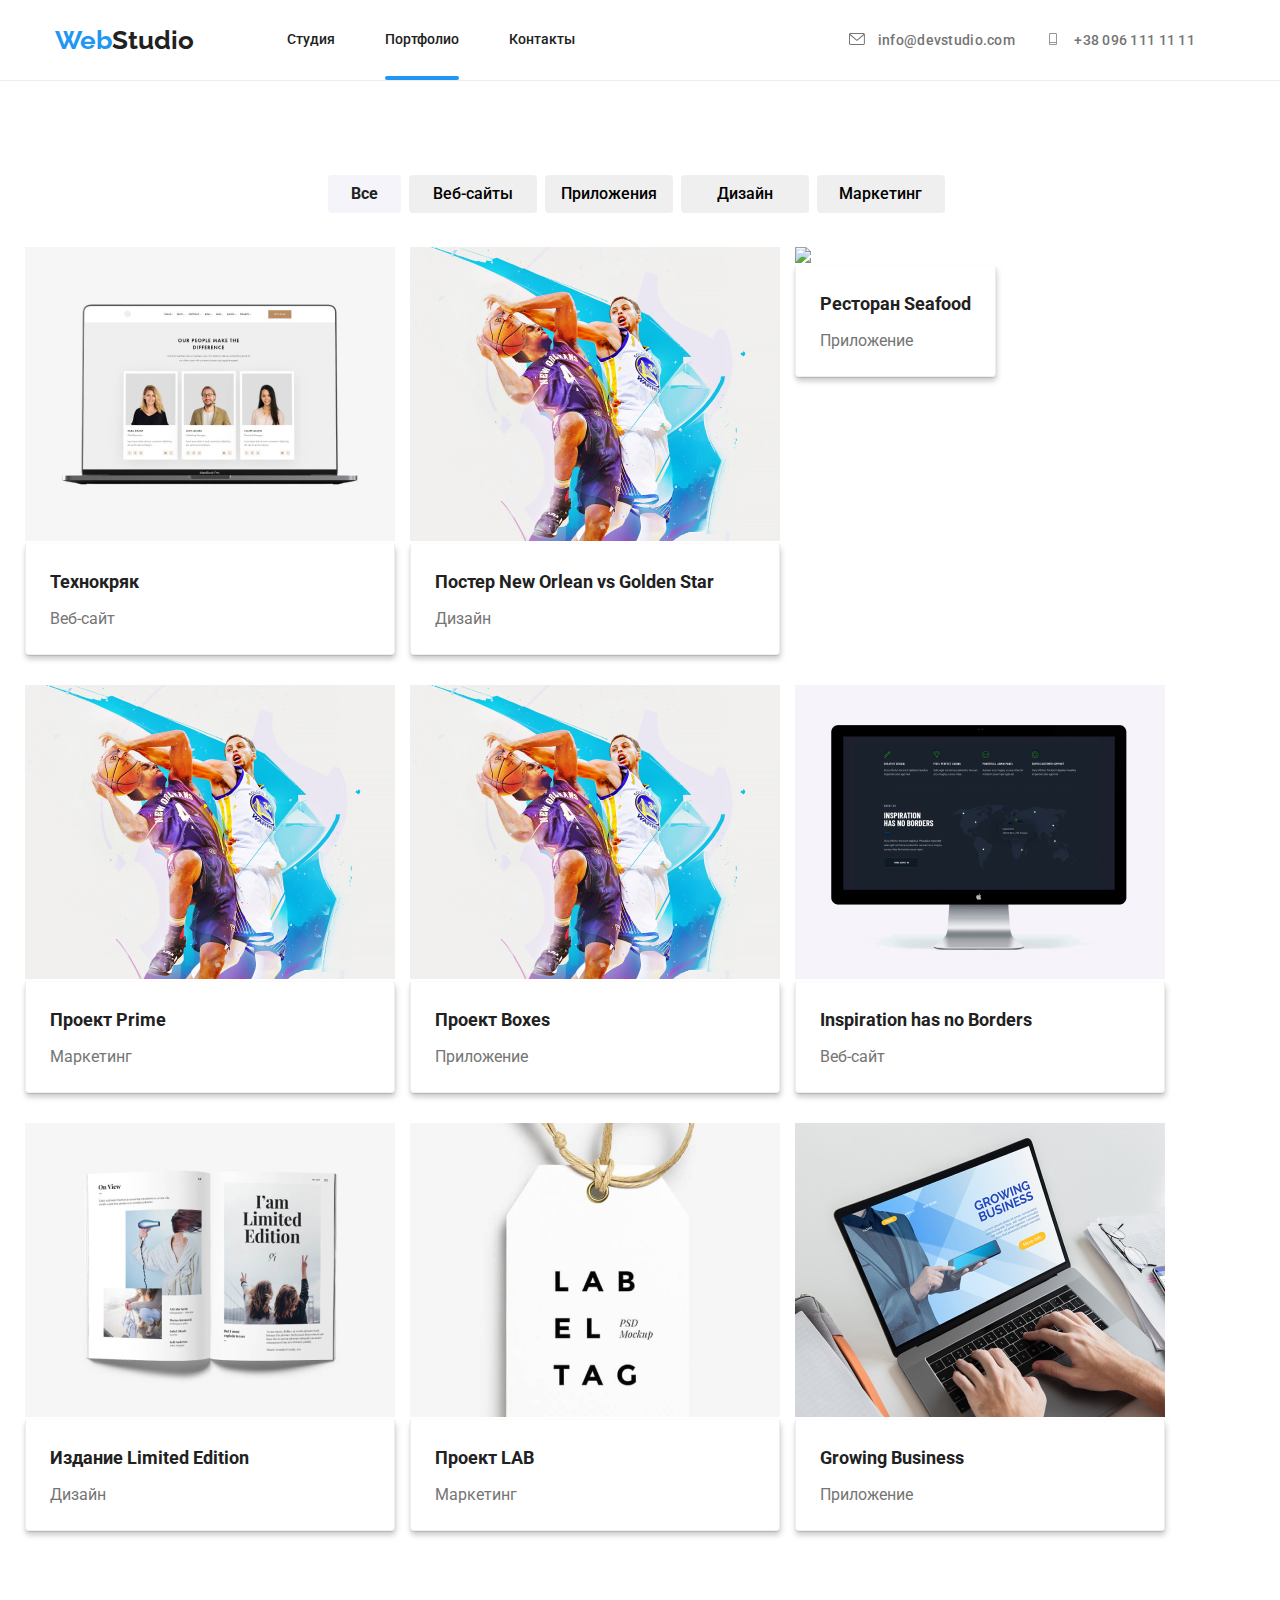
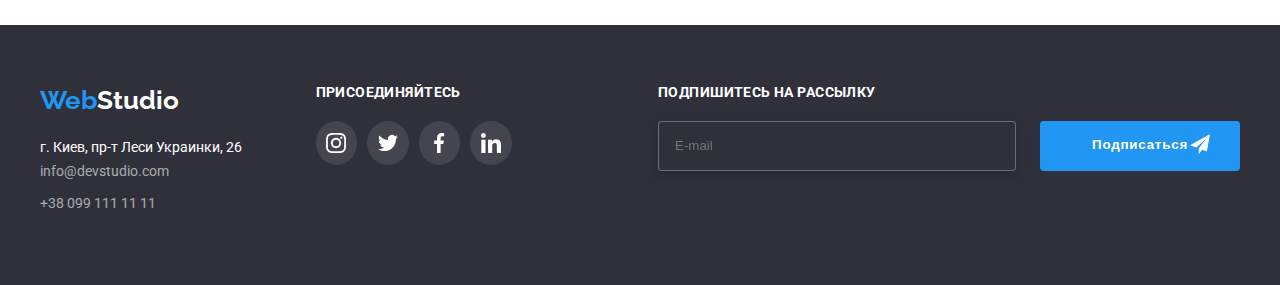
==== commit 9c5d6fe6: "try5" ====
--- a/portfolio.html
+++ b/portfolio.html
@@ -120,7 +120,7 @@
 
                 <li class="card__item">
                     <div class="card__img">
-                        <img srcset="./images/seafood.jpg 1x, ./images/seafood@2x.jpg 2x" src="./images/seafoodrest.jpg" alt="Seafood Restourant"/>
+                        <img src="./images/seafood.jpg"/>
                         <div class="card__overlay">
                             <p class="card__overlay-text">
                                 Технокряк это современная площадка распространения
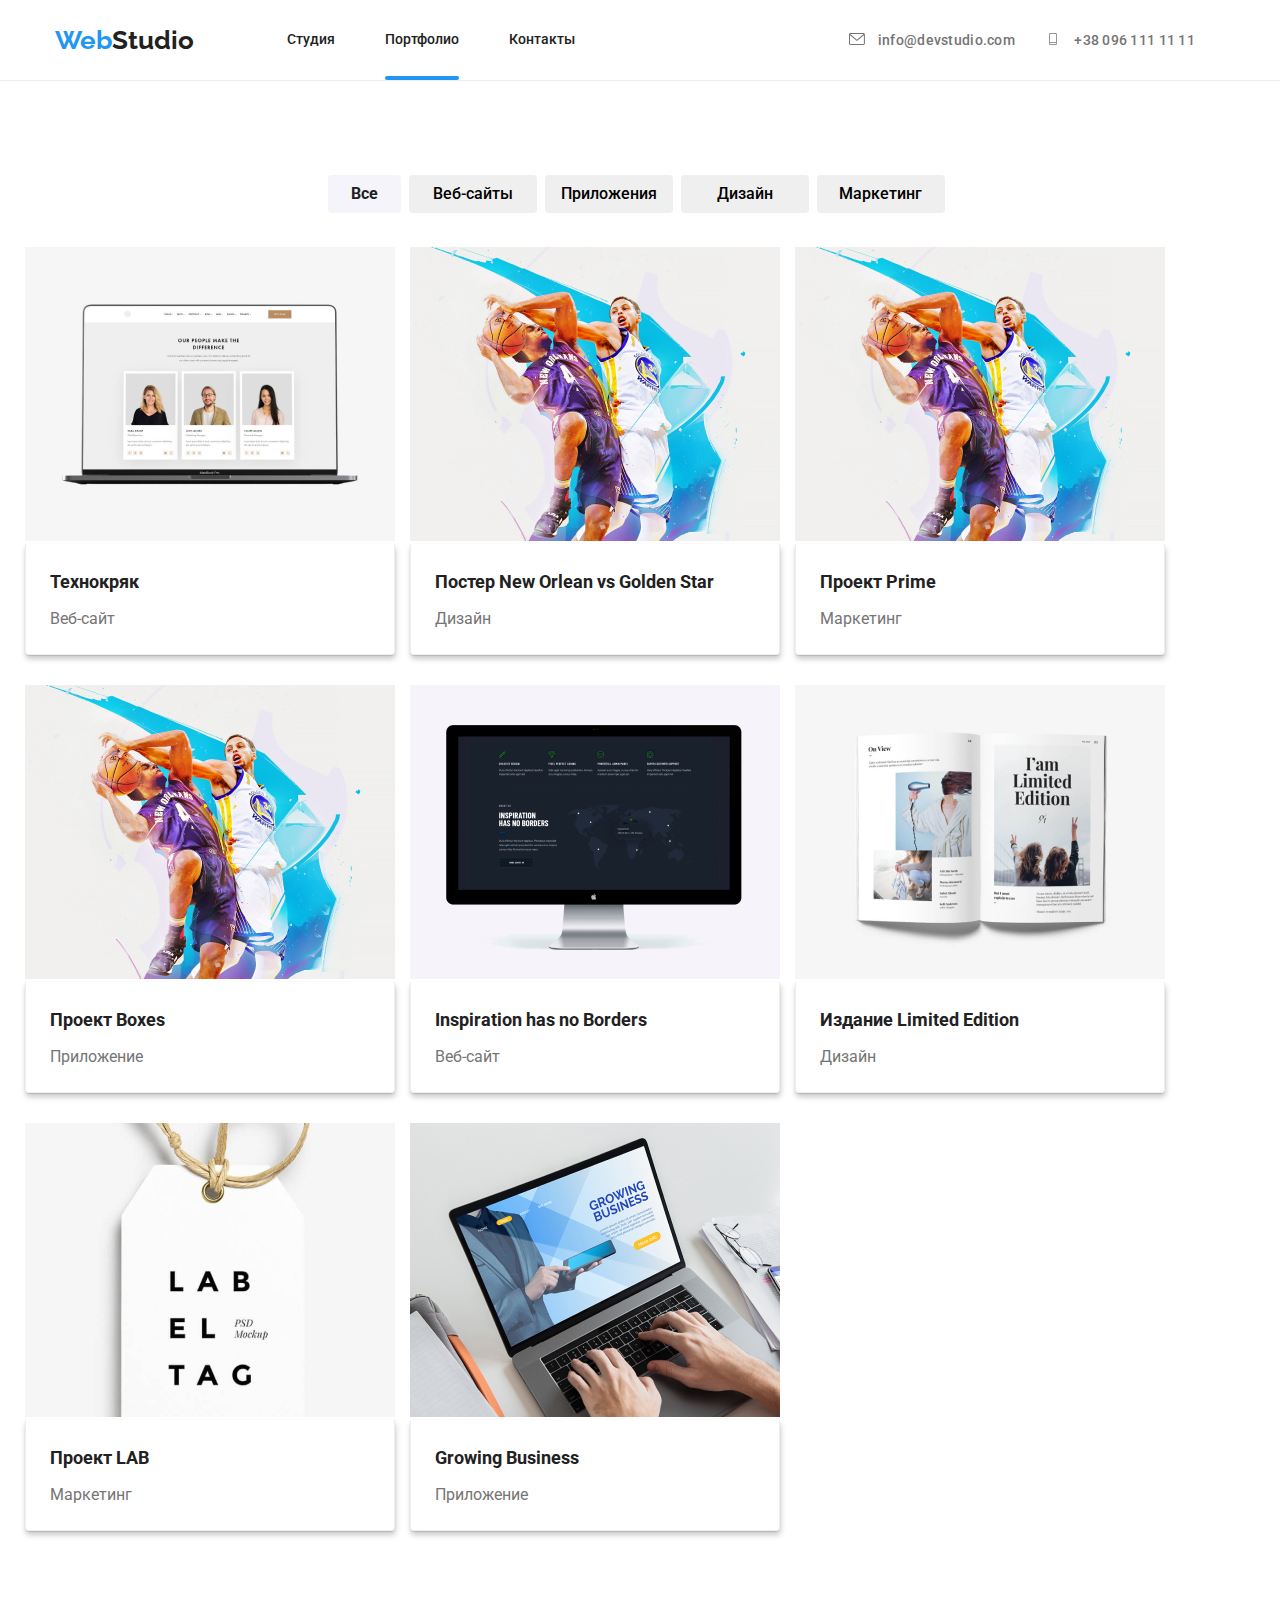
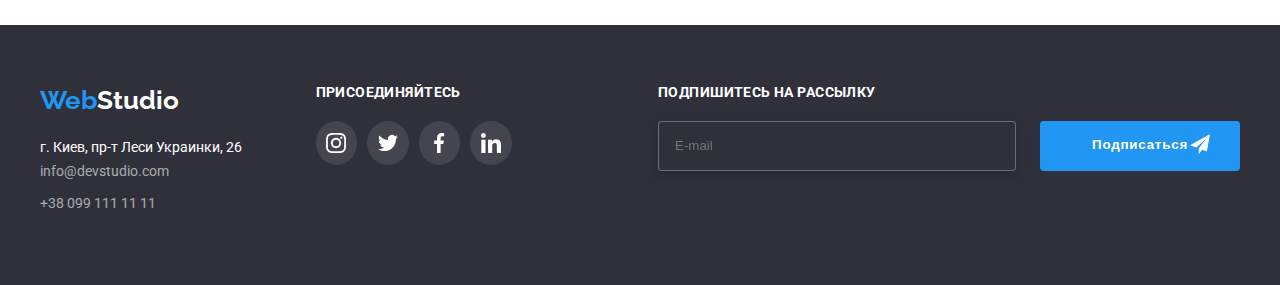
==== commit 38997d6e: "try6" ====
--- a/portfolio.html
+++ b/portfolio.html
@@ -118,7 +118,7 @@
                     </div>
                 </li>
 
-                <li class="card__item">
+                <!-- <li class="card__item">
                     <div class="card__img">
                         <img src="./images/seafood.jpg"/>
                         <div class="card__overlay">
@@ -133,7 +133,7 @@
                         <h3 class="card__heading">Ресторан Seafood</h3>
                         <p class="card__specific">Приложение</p>
                     </div>
-                </li>
+                </li> -->
                 <li class="card__item">
                     <div class="card__img">
                         <img srcset="./images/goldenstar.jpg 1x, ./images/goldenstar@2x.jpg 2x" src="./images/постер.jpg" alt="Постер New Orlean vs Golden Star" />
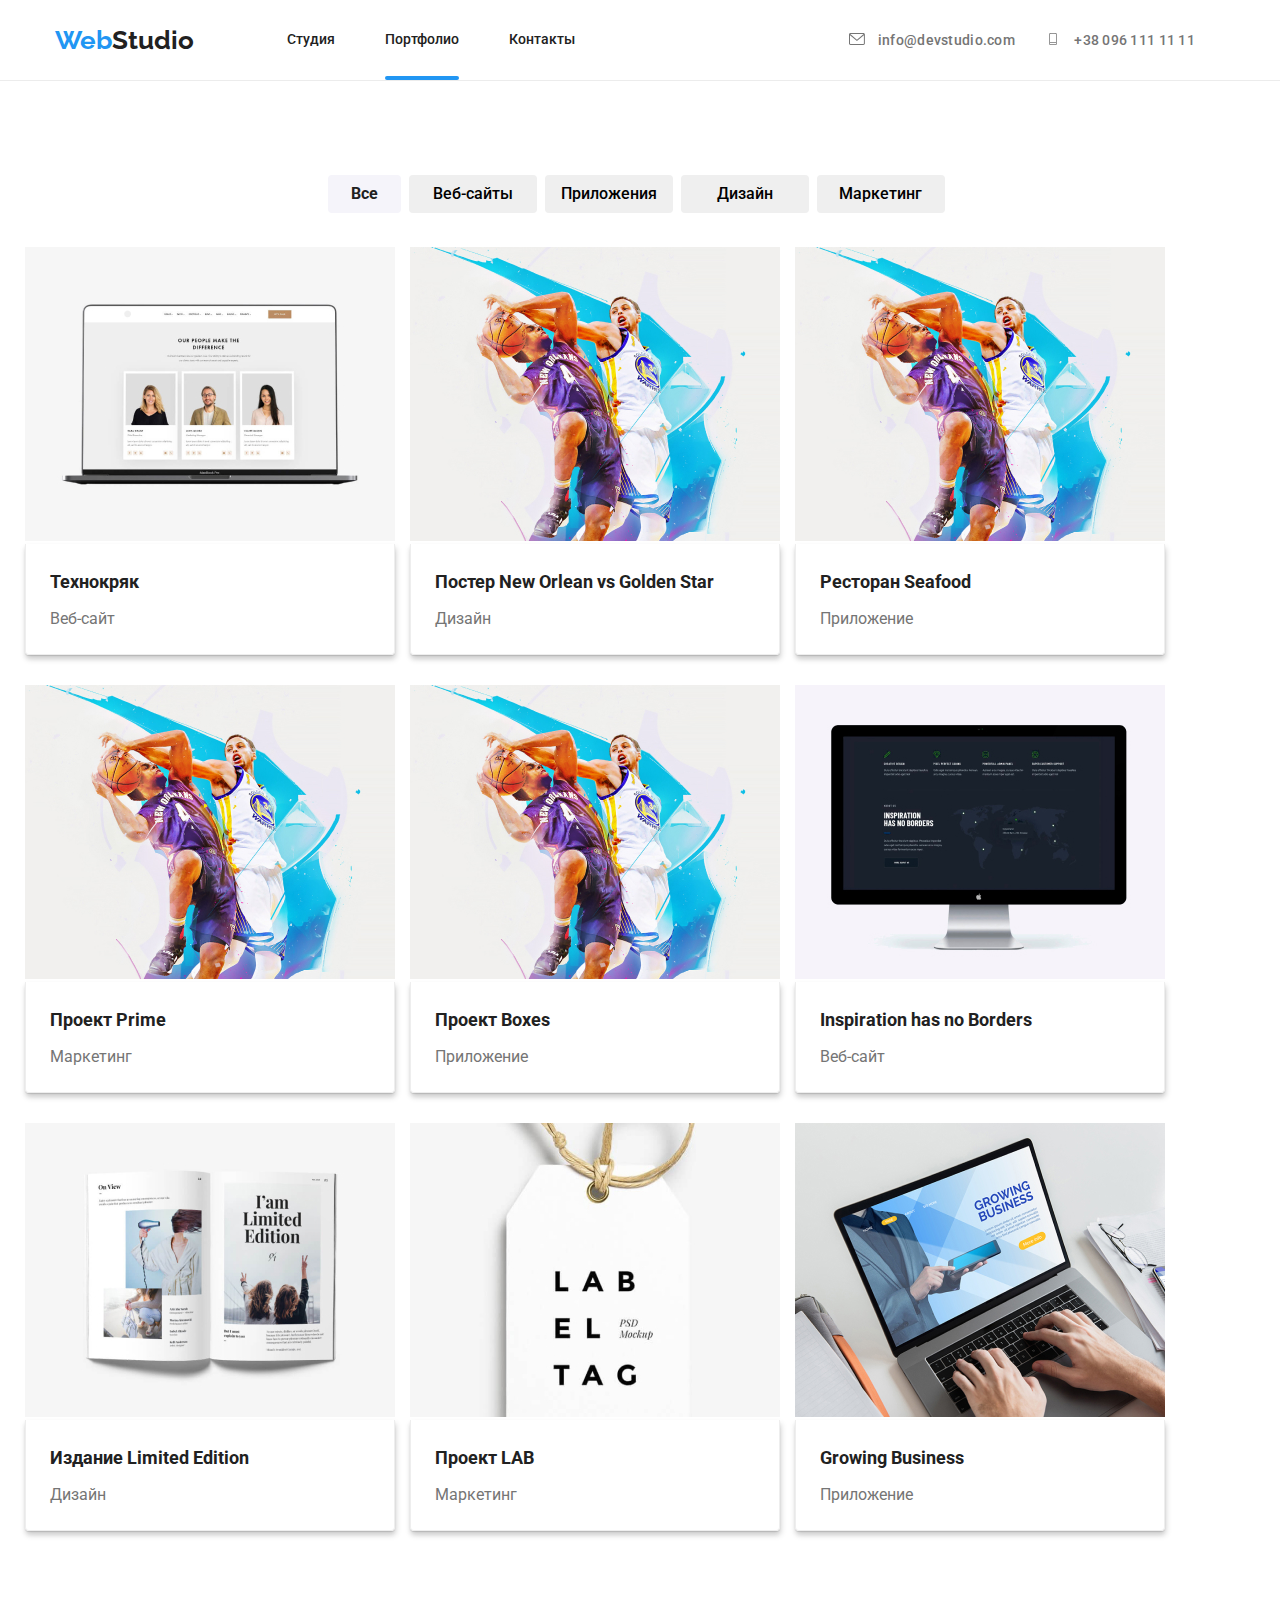
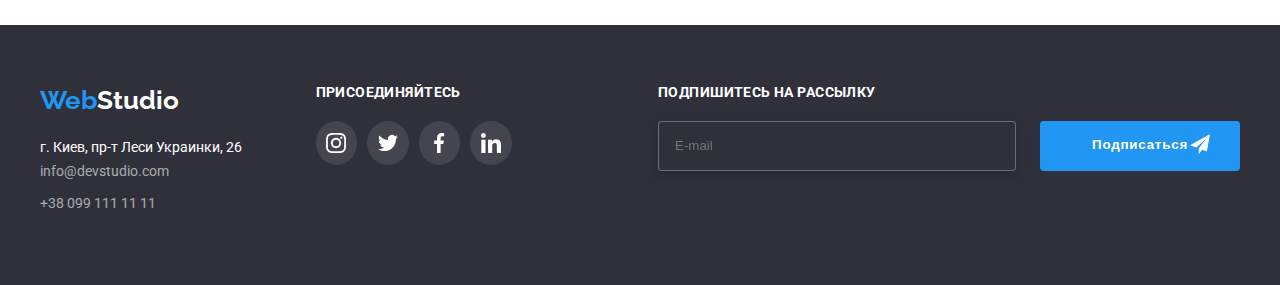
==== commit b62a0db4: "try7" ====
--- a/portfolio.html
+++ b/portfolio.html
@@ -118,9 +118,9 @@
                     </div>
                 </li>
 
-                <!-- <li class="card__item">
-                    <div class="card__img">
-                        <img src="./images/seafood.jpg"/>
+                <li class="card__item">
+                    <div class="card__img">
+                        <img srcset="./images/goldenstar.jpg 1x, ./images/goldenstar@2x.jpg 2x" src="./images/постер.jpg" alt="Постер New Orlean vs Golden Star" />
                         <div class="card__overlay">
                             <p class="card__overlay-text">
                                 Технокряк это современная площадка распространения
@@ -133,7 +133,7 @@
                         <h3 class="card__heading">Ресторан Seafood</h3>
                         <p class="card__specific">Приложение</p>
                     </div>
-                </li> -->
+                </li>
                 <li class="card__item">
                     <div class="card__img">
                         <img srcset="./images/goldenstar.jpg 1x, ./images/goldenstar@2x.jpg 2x" src="./images/постер.jpg" alt="Постер New Orlean vs Golden Star" />
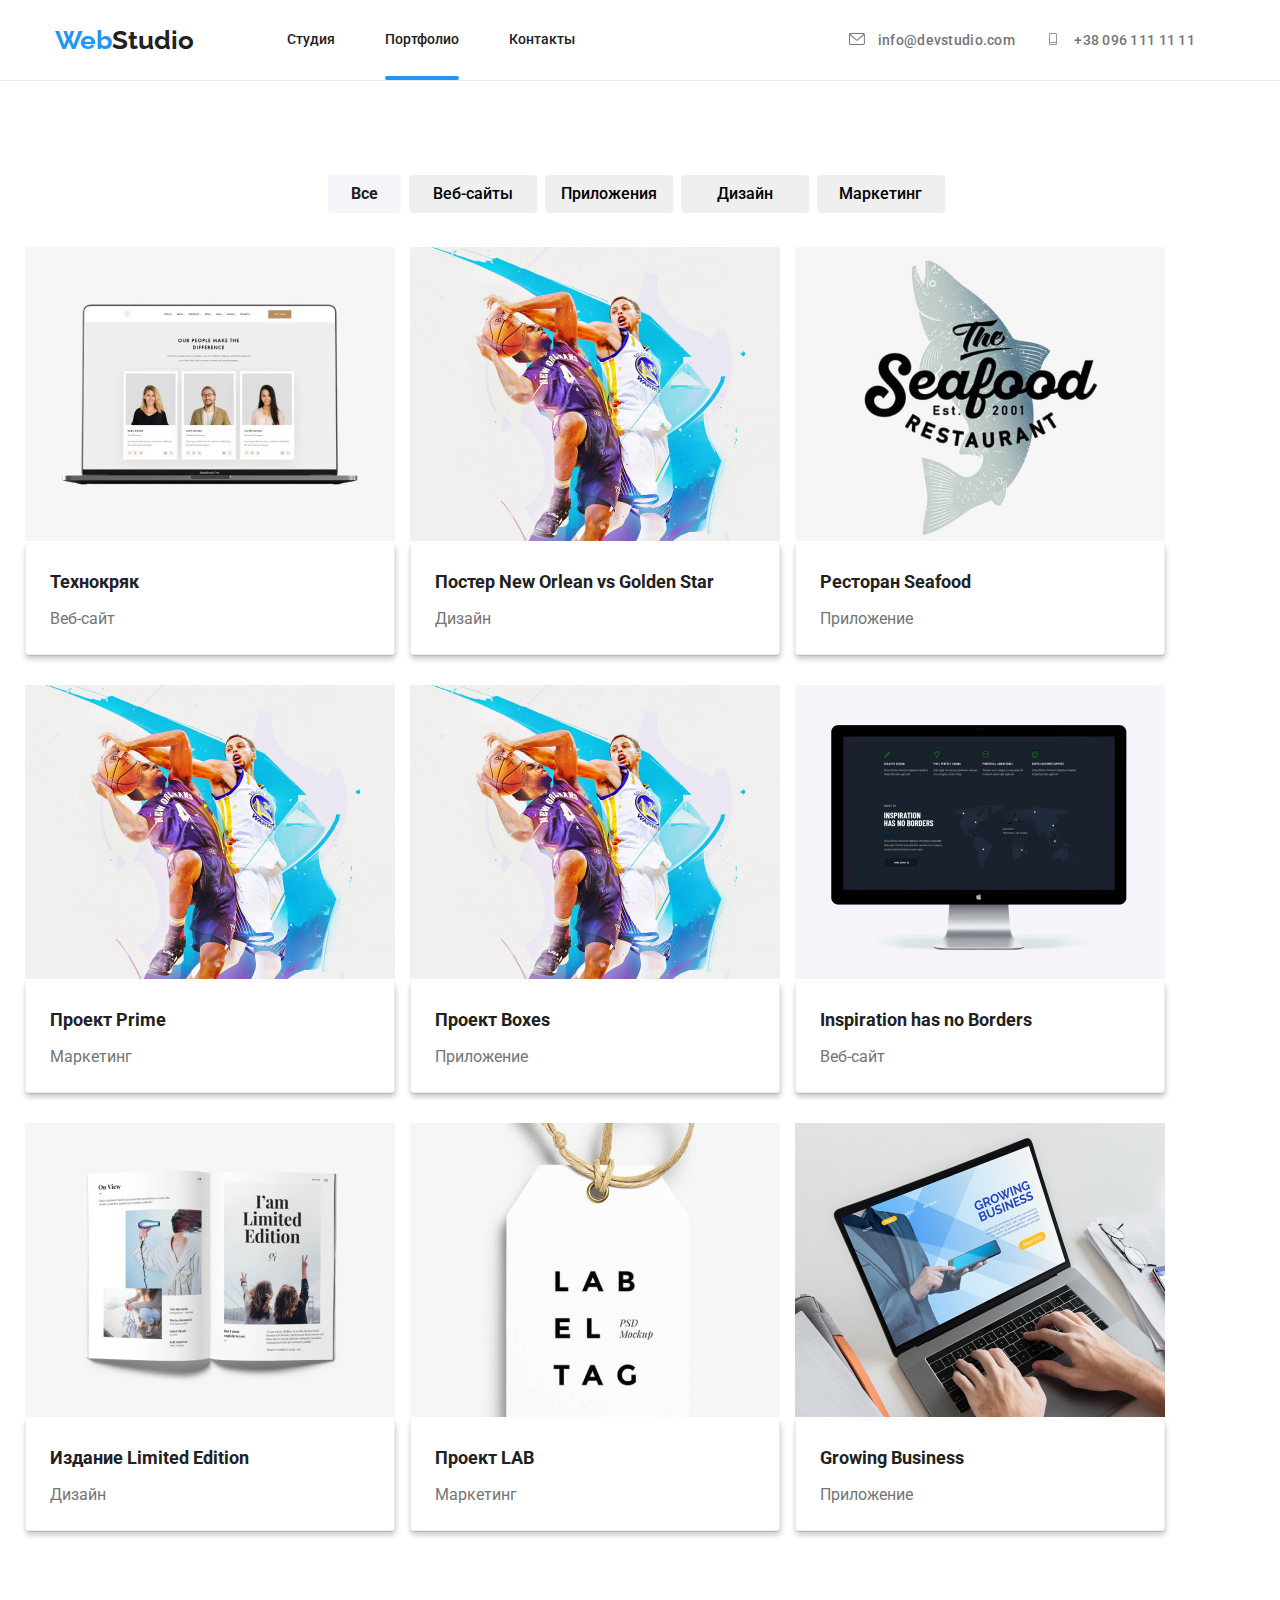
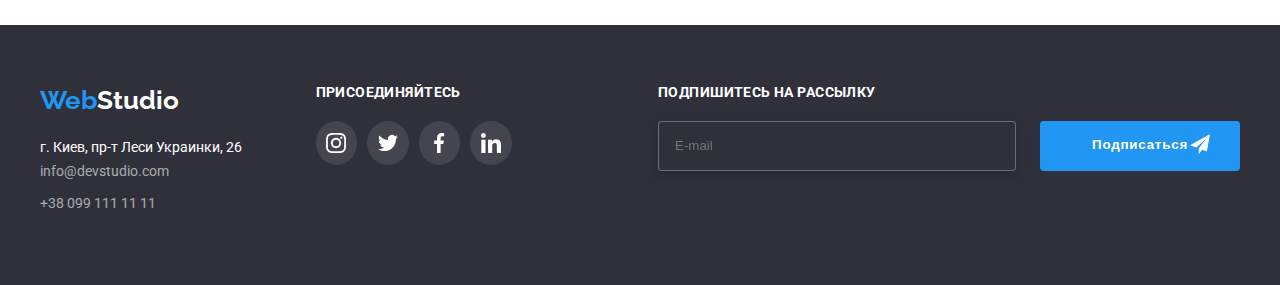
==== commit 109bf00e: "try9" ====
--- a/portfolio.html
+++ b/portfolio.html
@@ -120,7 +120,7 @@
 
                 <li class="card__item">
                     <div class="card__img">
-                        <img srcset="./images/goldenstar.jpg 1x, ./images/goldenstar@2x.jpg 2x" src="./images/постер.jpg" alt="Постер New Orlean vs Golden Star" />
+                        <img src="./images/seafoodrest.jpg" alt="Seafood restourant"/>
                         <div class="card__overlay">
                             <p class="card__overlay-text">
                                 Технокряк это современная площадка распространения
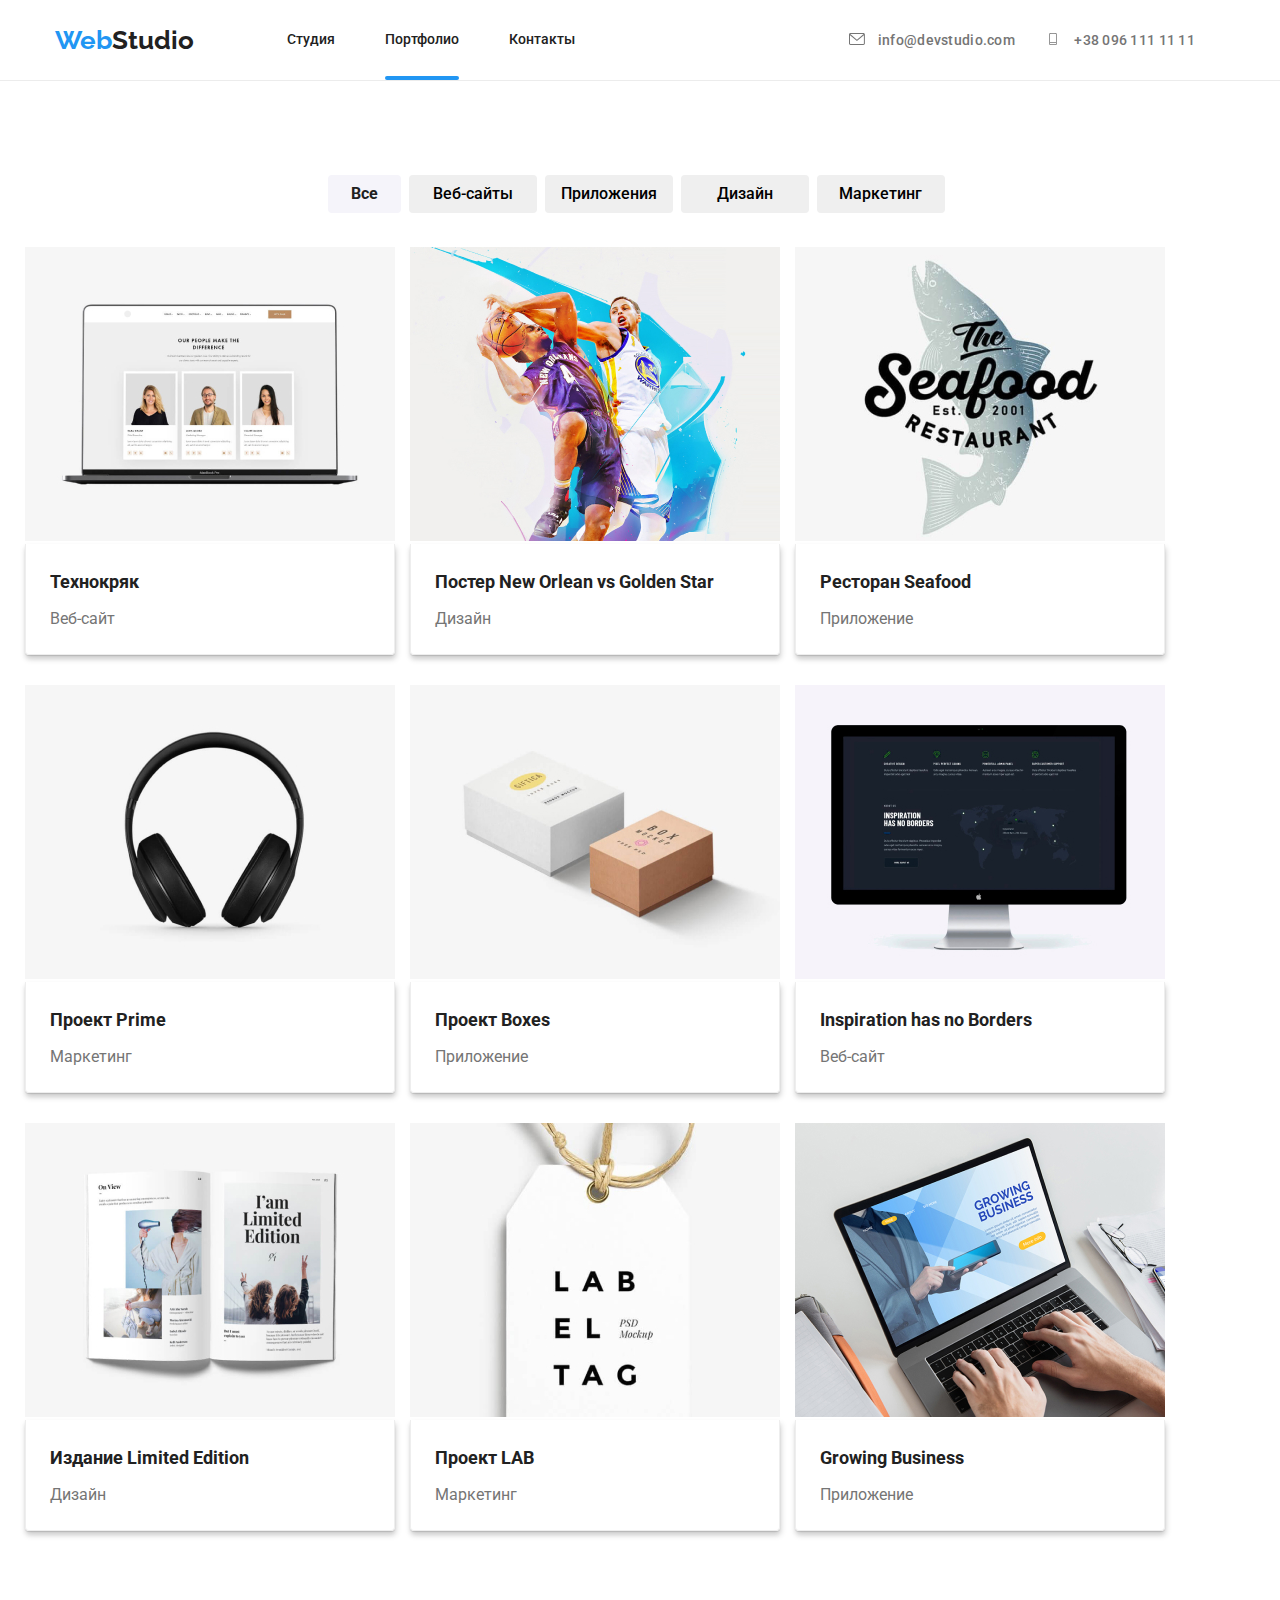
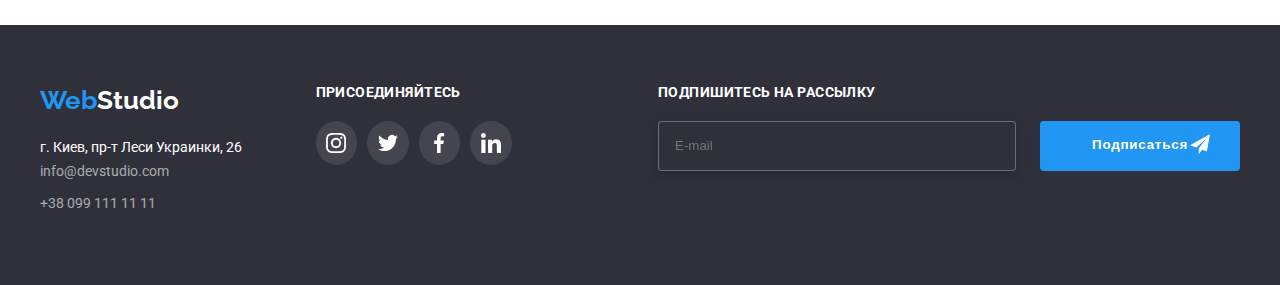
==== commit faa445c0: "try11" ====
--- a/portfolio.html
+++ b/portfolio.html
@@ -120,7 +120,7 @@
 
                 <li class="card__item">
                     <div class="card__img">
-                        <img src="./images/seafoodrest.jpg" alt="Seafood restourant"/>
+                        <img srcset="./images/seafoodrest.jpg 1x, ./images/seafood@2x.jpg 2x" src="./images/seafoodrest.jpg" alt="Seafood restourant"/>
                         <div class="card__overlay">
                             <p class="card__overlay-text">
                                 Технокряк это современная площадка распространения
@@ -136,7 +136,7 @@
                 </li>
                 <li class="card__item">
                     <div class="card__img">
-                        <img srcset="./images/goldenstar.jpg 1x, ./images/goldenstar@2x.jpg 2x" src="./images/постер.jpg" alt="Постер New Orlean vs Golden Star" />
+                        <img srcset="./images/primemain.jpg 1x, ./images/goldenstar@2x.jpg 2x" src="./images/primemain.jpg" alt="Prime" />
 
                         <div class="card__overlay">
                             <p class="card__overlay-text">
@@ -154,7 +154,7 @@
 
                 <li class="card__item">
                     <div class="card__img">
-                        <img srcset="./images/goldenstar.jpg 1x, ./images/goldenstar@2x.jpg 2x" src="./images/постер.jpg" alt="Постер New Orlean vs Golden Star" />
+                        <img srcset="./images/boxmain.jpg 1x, ./images/boxes@2x.jpg 2x" src="./images/boxmain.jpg" alt="Постер New Orlean vs Golden Star" />
                         <div class="card__overlay">
                             <p class="card__overlay-text">
                                 Технокряк это современная площадка распространения
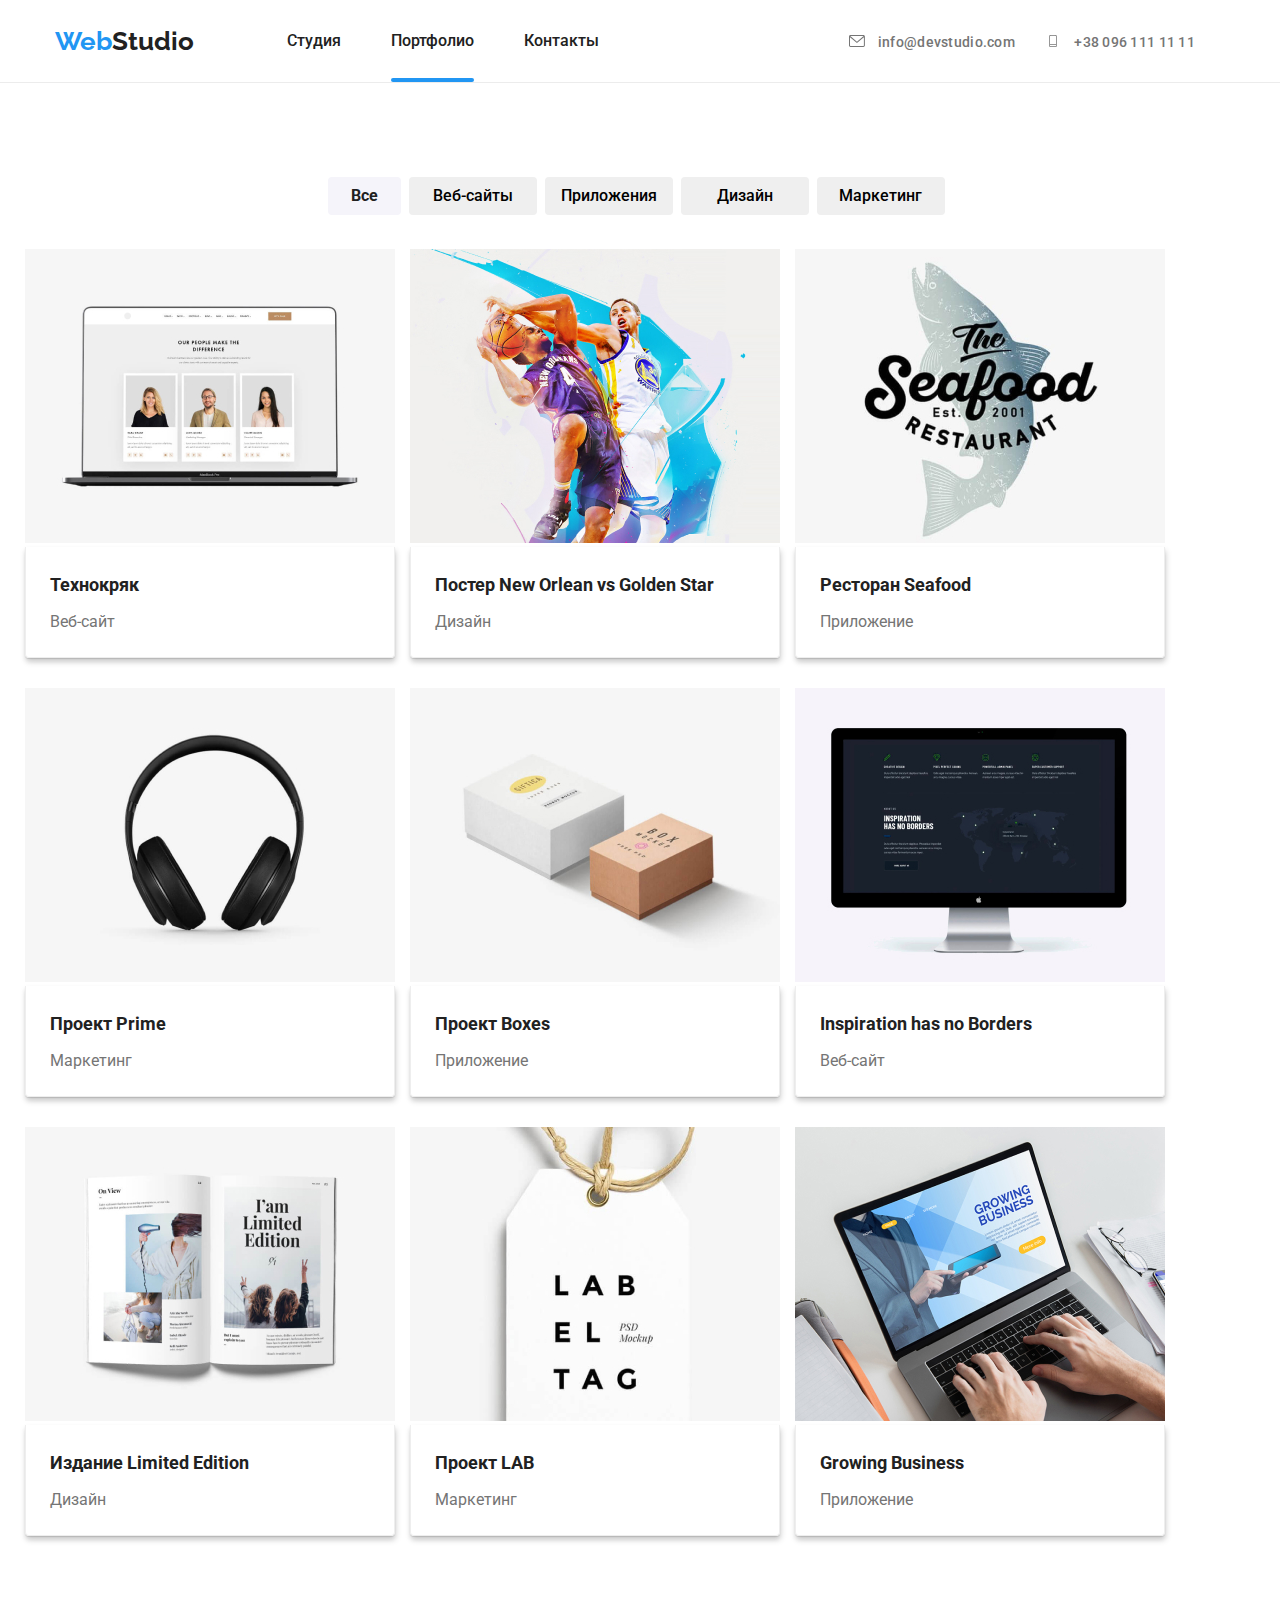
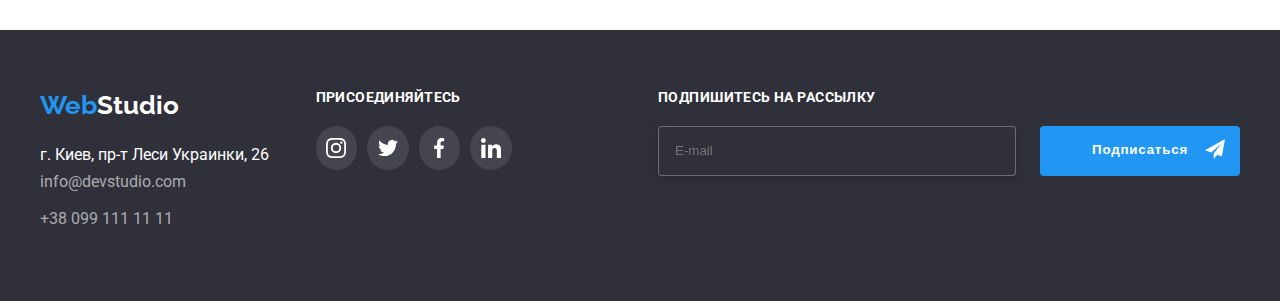
==== commit c514d75d: "finally push" ====
--- a/portfolio.html
+++ b/portfolio.html
@@ -136,7 +136,7 @@
                 </li>
                 <li class="card__item">
                     <div class="card__img">
-                        <img srcset="./images/primemain.jpg 1x, ./images/goldenstar@2x.jpg 2x" src="./images/primemain.jpg" alt="Prime" />
+                        <img srcset="./images/primemain.jpg 1x, ./images/prime@2x.jpg 2x" src="./images/primemain.jpg" alt="Prime" />
 
                         <div class="card__overlay">
                             <p class="card__overlay-text">
@@ -154,7 +154,7 @@
 
                 <li class="card__item">
                     <div class="card__img">
-                        <img srcset="./images/boxmain.jpg 1x, ./images/boxes@2x.jpg 2x" src="./images/boxmain.jpg" alt="Постер New Orlean vs Golden Star" />
+                        <img srcset="./images/boxmain.jpg 1x, ./images/boxes@2x.jpg 2x" src="./images/boxmain.jpg" alt="Boxes" />
                         <div class="card__overlay">
                             <p class="card__overlay-text">
                                 Технокряк это современная площадка распространения
@@ -171,7 +171,7 @@
 
                 <li class="card__item">
                     <div class="card__img">
-                        <img  srcset="./images/Insparation.jpg 1x, ./images/insparation@2x.jpg 2x" src="./images/Insparation.jpg" alt="Ресторан Seafood" />
+                        <img  srcset="./images/Insparation.jpg 1x, ./images/insparation@2x.jpg 2x" src="./images/Insparation.jpg" alt="Inspiration has no Borders" />
                         <div class="card__overlay">
                             <p class="card__overlay-text">
                                 Технокряк это современная площадка распространения
--- a/css/main.css
+++ b/css/main.css
@@ -35,7 +35,6 @@
   background: var(--main-back-color);
   color: var(--primary-text-color);
   font-family: Roboto, sans-serif;
-  font-size: 14px;
 }
 
 .container {
@@ -739,7 +738,28 @@
 
 .container__feature {
   width: 100%;
+  margin-right: auto;
+  margin-left: auto;
   padding: 0 15px;
+  border-bottom: 1px solid #ececec;
+}
+
+@media screen and (min-width: 450px) {
+  .container__feature {
+    max-width: 480px;
+  }
+}
+
+@media screen and (min-width: 768px) {
+  .container__feature {
+    max-width: 768px;
+  }
+}
+
+@media screen and (min-width: 1200px) {
+  .container__feature {
+    max-width: 1200px;
+  }
 }
 
 .feature__title {
@@ -1609,8 +1629,7 @@
   border-radius: 4px;
   position: absolute;
   top: 13px;
-  right: 28px;
-  margin-left: 10px;
+  right: 13px;
 }
 
 .header {
@@ -1899,7 +1918,6 @@
   position: absolute;
   top: 0;
   left: 0;
-  width: 100%;
   height: 100%;
   -webkit-transform: translateY(101%);
           transform: translateY(101%);
